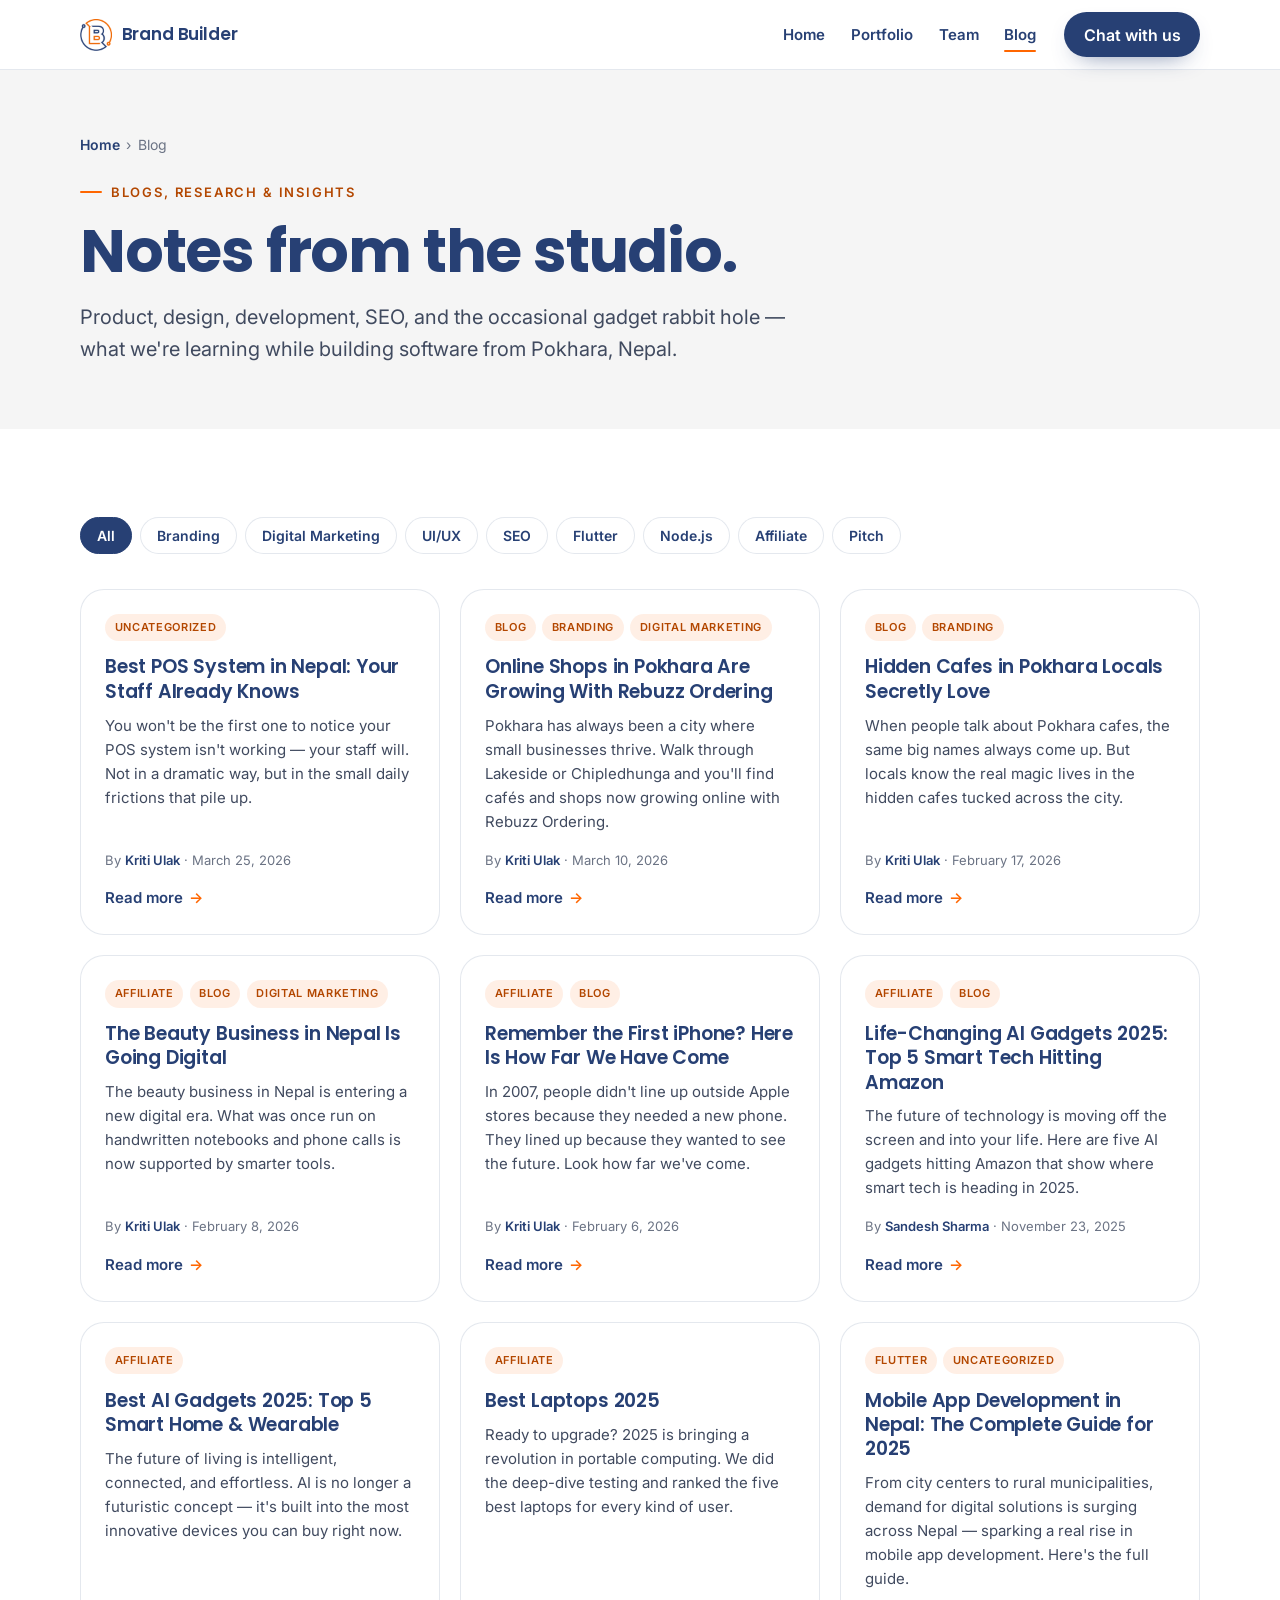
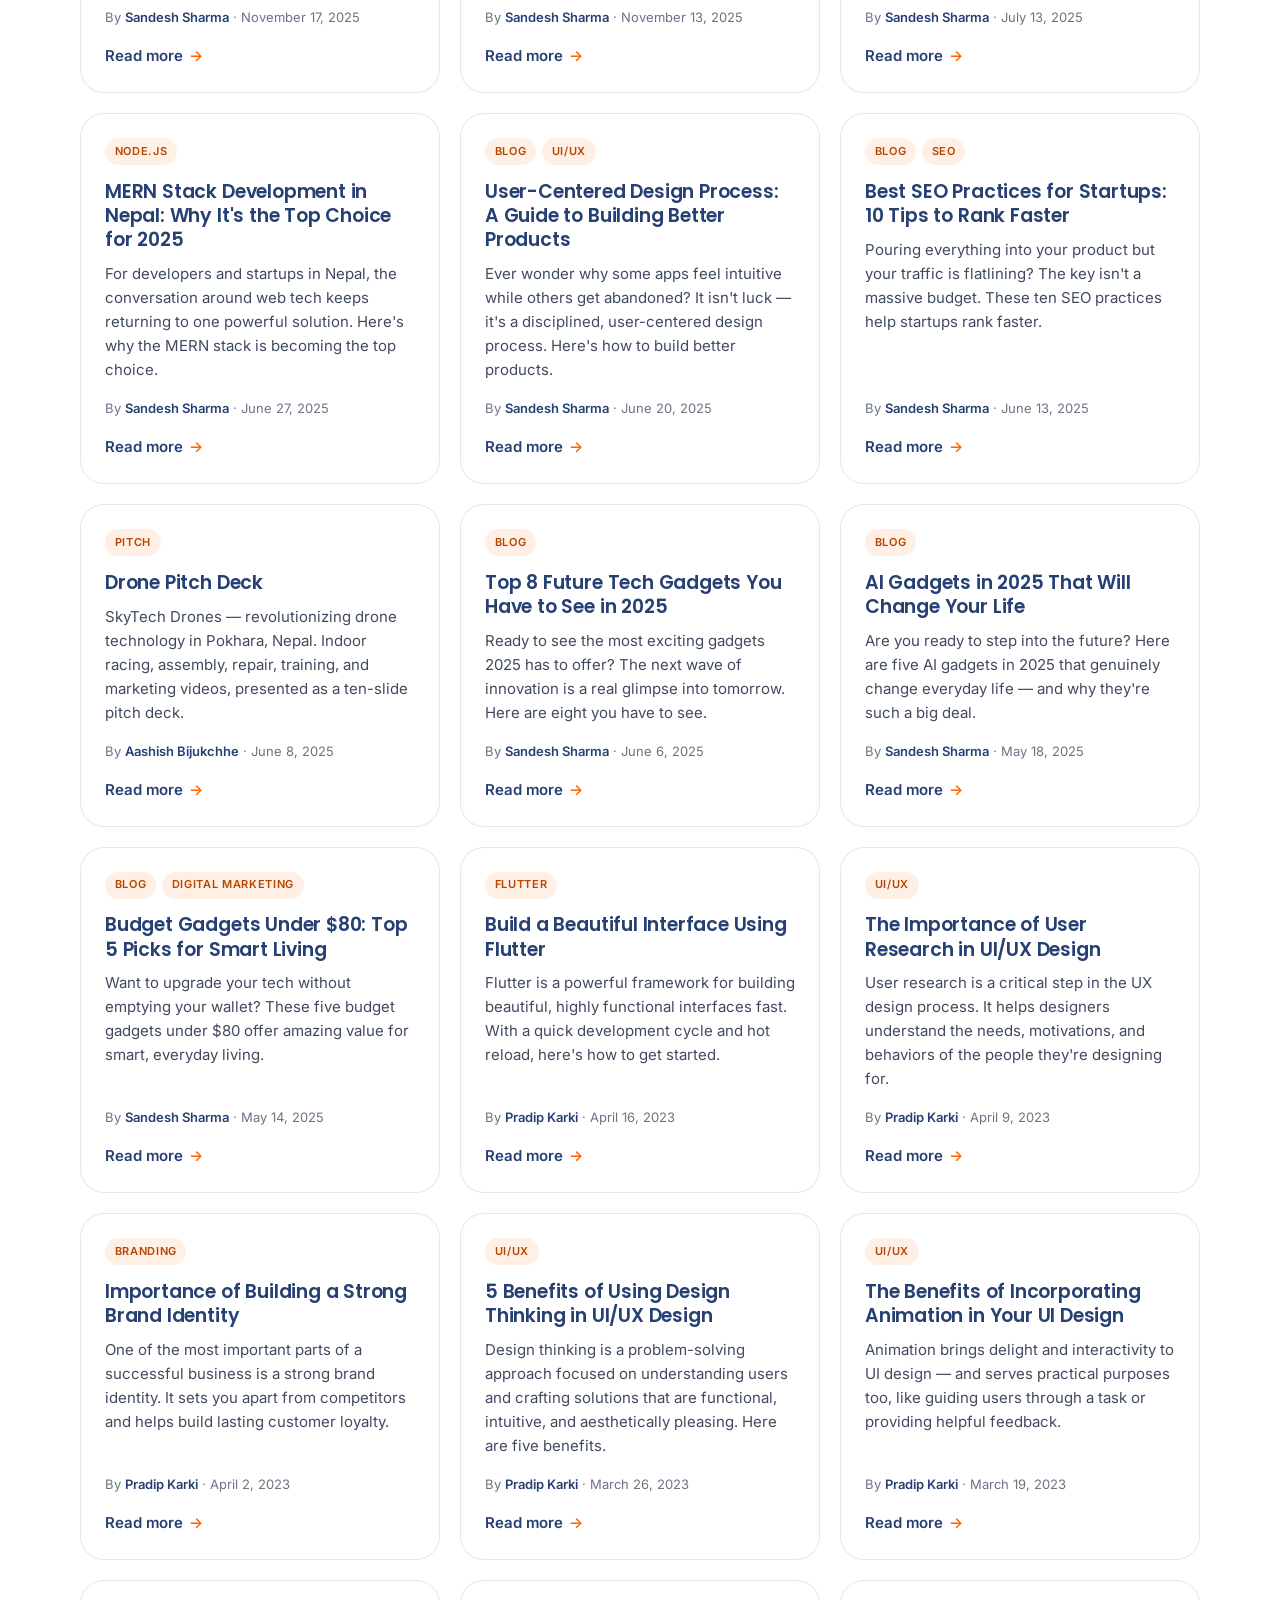
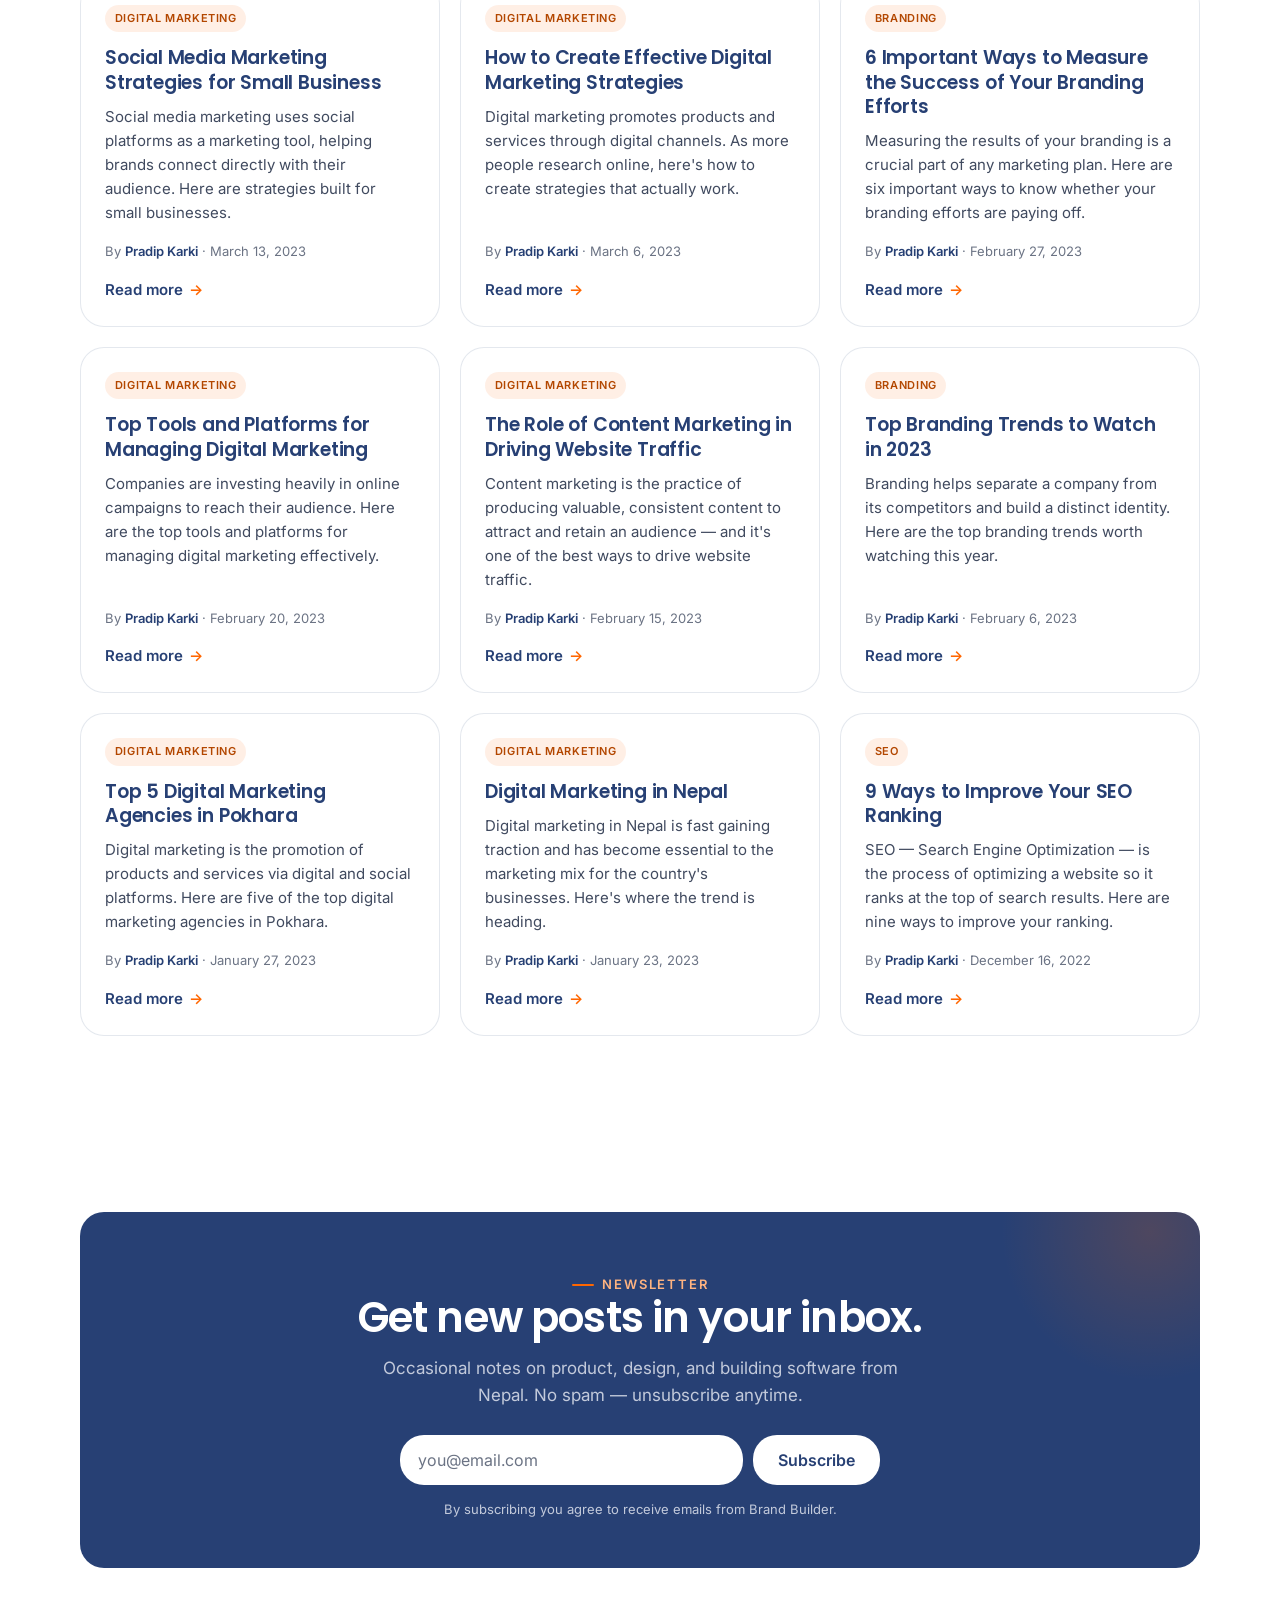
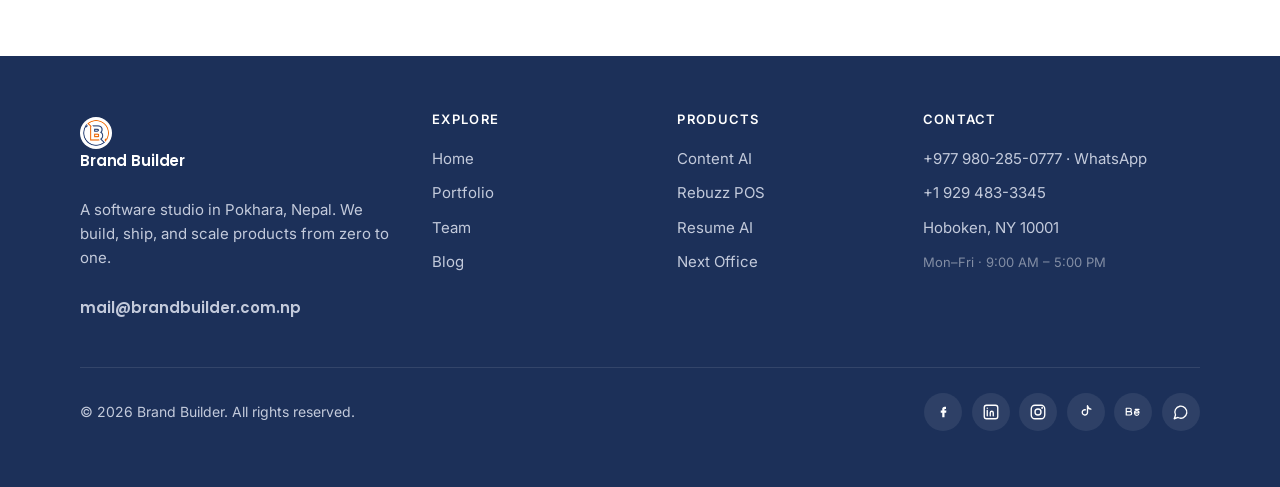
==== blog.html @ b50465cd "Add files via upload" ====
<!DOCTYPE html>
<html lang="en">
<head>
<meta charset="UTF-8" />
<meta name="viewport" content="width=device-width, initial-scale=1.0, viewport-fit=cover" />
<title>Blog — Brand Builder</title>
<meta name="description" content="Blogs, research, and insights from Brand Builder — notes on product, design, development, SEO, and building software from Pokhara, Nepal." />
<meta name="theme-color" content="#FF6600" />
<link rel="icon" type="image/png" href="[data-uri]" />
<link rel="preconnect" href="https://fonts.googleapis.com" />
<link rel="preconnect" href="https://fonts.gstatic.com" crossorigin />
<link href="https://fonts.googleapis.com/css2?family=Poppins:wght@500;600;700&family=Inter:wght@400;500;600&display=swap" rel="stylesheet" />
<style>
/* ============================================================
   Brand Builder — shared design system
   Wise-inspired layout · navy/orange palette · Poppins + Inter
   ============================================================ */

:root{
  /* Brief palette */
  --navy:#274074;            /* Primary  → ink / dark bands / actions */
  --navy-deep:#1c3059;       /* derived shade for footer depth        */
  --orange:#FF6600;          /* Secondary → accent fills & shapes      */
  --orange-deep:#b34700;     /* derived: accent text on light          */
  --orange-light:#ffb380;    /* derived: accent text/eyebrow on dark   */
  --orange-pale:rgba(255,102,0,.10);
  --bg:#ffffff;              /* BG                                     */
  --surface:#f5f5f5;         /* Stroke value reused as soft band fill  */
  --stroke:rgba(39,64,116,.12);  /* hairline border (navy tint)        */
  /* derived neutrals (navy-leaning) */
  --ink:#274074; --body:#404a5f; --mute:#6b7384;
  --on-dark:#ffffff; --on-dark-mute:#c3cadb;

  --r-sm:8px; --r-md:12px; --r-lg:16px; --r-xl:24px; --r-pill:9999px;
  --container:1200px;
  --shadow-card:0 1px 2px rgba(39,64,116,.04), 0 12px 30px -18px rgba(39,64,116,.22);
  --shadow-float:0 24px 60px -28px rgba(39,64,116,.45);
}

*,*::before,*::after{box-sizing:border-box;}
html{-webkit-text-size-adjust:100%;scroll-behavior:smooth;}
@media (prefers-reduced-motion:reduce){html{scroll-behavior:auto;}}
body{
  margin:0;background:var(--bg);color:var(--body);
  font-family:Inter,system-ui,-apple-system,sans-serif;
  font-size:1.0625rem;line-height:1.6;font-feature-settings:"calt";
  -webkit-font-smoothing:antialiased;text-rendering:optimizeLegibility;
}
img{max-width:100%;display:block;}
a{color:inherit;text-decoration:none;}

/* Type */
h1,h2,h3,h4{font-family:Poppins,system-ui,sans-serif;color:var(--ink);margin:0;line-height:1.08;letter-spacing:-.02em;}
h1{font-weight:700;font-size:clamp(2.75rem,1.5rem + 3.4vw,3.75rem);}      /* 44–60 */
h2{font-weight:600;font-size:clamp(1.875rem,1.4rem + 1.9vw,2.625rem);}    /* 30–42 */
h3{font-weight:600;font-size:clamp(1.5rem,1.32rem + .72vw,1.875rem);line-height:1.18;letter-spacing:-.01em;} /* 24–30 */
p{margin:0;}
.lead{font-size:clamp(1.0625rem,1rem + .35vw,1.25rem);color:var(--body);line-height:1.6;}

.eyebrow{
  font-family:Inter,sans-serif;font-weight:600;font-size:.8125rem;
  letter-spacing:.14em;text-transform:uppercase;color:var(--orange-deep);
  display:inline-flex;align-items:center;gap:.55rem;margin:0 0 1rem;
}
.eyebrow::before{content:"";width:22px;height:2px;background:var(--orange);border-radius:2px;}
.on-dark .eyebrow,.eyebrow.on-dark{color:var(--orange-light);}
.on-dark .eyebrow::before,.eyebrow.on-dark::before{background:var(--orange);}

/* Layout */
.container{max-width:var(--container);margin-inline:auto;padding-inline:clamp(1.25rem,4vw,2.5rem);}
.section{padding-block:clamp(3.25rem,7vw,5.5rem);}
.band--soft{background:var(--surface);}
.band--dark{background:var(--navy);color:var(--on-dark);}
.band--dark h1,.band--dark h2,.band--dark h3{color:var(--on-dark);}
.head-block{max-width:42rem;margin-bottom:clamp(2rem,4vw,3rem);}
.head-block .lead{margin-top:1rem;}

/* Buttons (24px pill) */
.btn{
  display:inline-flex;align-items:center;justify-content:center;gap:.5rem;
  font-family:Inter,sans-serif;font-weight:600;font-size:1rem;line-height:1.5;
  padding:.75rem 1.5rem;border-radius:var(--r-xl);border:1.5px solid transparent;
  cursor:pointer;transition:transform .18s ease, background .18s ease, color .18s ease, box-shadow .18s ease, border-color .18s ease;
  min-height:48px;white-space:nowrap;
}
.btn:hover{transform:translateY(-2px);}
.btn:active{transform:translateY(0);}
.btn--primary{background:var(--navy);color:#fff;box-shadow:0 10px 24px -14px rgba(39,64,116,.8);}
.btn--primary:hover{background:#1f3461;box-shadow:0 16px 30px -16px rgba(39,64,116,.9);}
.btn--ghost{background:transparent;color:var(--navy);border-color:var(--stroke);}
.btn--ghost:hover{border-color:var(--navy);background:#fff;}
.btn--light{background:#fff;color:var(--navy);}
.btn--light:hover{background:var(--surface);}
.btn .arr{transition:transform .18s ease;}
.btn:hover .arr{transform:translateX(3px);}

/* Nav */
.nav{position:sticky;top:0;z-index:50;background:rgba(255,255,255,.88);backdrop-filter:saturate(150%) blur(12px);border-bottom:1px solid var(--stroke);}
.nav__inner{display:flex;align-items:center;gap:1.5rem;padding-block:.75rem;position:relative;}
.brand{display:inline-flex;align-items:center;gap:.6rem;font-family:Poppins,sans-serif;font-weight:600;font-size:1.0625rem;color:var(--navy);letter-spacing:-.01em;}
.brand svg{flex:0 0 auto;}
.brand__logo{width:32px;height:32px;object-fit:contain;display:block;flex:0 0 auto;}
.brand__logo--footer{background:#fff;border-radius:50%;padding:3px;}
.nav__links{display:flex;gap:1.6rem;margin-left:auto;}
.nav__links a{font-weight:600;font-size:.9375rem;color:var(--navy);position:relative;padding-block:.35rem;}
.nav__links a::after{content:"";position:absolute;left:0;right:100%;bottom:0;height:2px;background:var(--orange);border-radius:2px;transition:right .2s ease;}
.nav__links a:hover::after,.nav__links a[aria-current="page"]::after{right:0;}
.nav__cta{margin-left:.25rem;}
.nav__cta .btn{padding:.6rem 1.15rem;min-height:42px;}
.nav__toggle{display:none;background:none;border:1px solid var(--stroke);border-radius:10px;padding:.45rem;color:var(--navy);cursor:pointer;margin-left:auto;}
.nav__panel{display:none;flex-direction:column;gap:.2rem;padding:.75rem 1rem 1rem;border-top:1px solid var(--stroke);background:#fff;}
.nav__panel a{padding:.7rem .65rem;border-radius:10px;font-weight:600;color:var(--navy);}
.nav__panel a:hover,.nav__panel a[aria-current="page"]{background:var(--surface);}
.nav__panel .btn{margin-top:.5rem;}
.nav.open .nav__panel{display:flex;}

/* Page header (sub-pages) */
.page-header{background:var(--surface);padding-block:clamp(2.5rem,5vw,4.25rem);}
.breadcrumb{font-size:.875rem;color:var(--mute);margin-bottom:1.1rem;}
.breadcrumb a{color:var(--navy);font-weight:600;}
.breadcrumb a:hover{color:var(--orange-deep);}
.breadcrumb span{margin-inline:.4rem;color:var(--mute);}
.page-header h1{max-width:20ch;}
.page-header .lead{margin-top:1.1rem;max-width:46rem;}

/* ===== HOME: hero ===== */
.hero{position:relative;overflow:hidden;}
.hero::before{content:"";position:absolute;width:560px;height:560px;right:-160px;top:-160px;
  background:radial-gradient(circle,rgba(255,102,0,.14),transparent 62%);pointer-events:none;}
.hero__grid{display:grid;grid-template-columns:1.05fr .95fr;gap:clamp(2rem,4vw,4rem);align-items:center;position:relative;}
.hero__copy{max-width:34rem;}
.hero h1 .mark{white-space:nowrap;color:var(--navy);padding:0 .05em;border-radius:5px;
  background:linear-gradient(to top, rgba(255,102,0,.30) 0, rgba(255,102,0,.30) 36%, transparent 36%);}
.hero h1 .arr-big{color:var(--orange-deep);font-weight:700;padding-inline:.1em;}
.hero .lead{margin-top:1.4rem;}
.hero__cta{display:flex;flex-wrap:wrap;gap:.85rem;margin-top:2rem;}
.hero__trust{margin-top:2.1rem;display:flex;align-items:center;gap:.75rem;color:var(--mute);font-size:.875rem;}
.hero__trust .dot{width:7px;height:7px;border-radius:50%;background:var(--orange);box-shadow:0 0 0 4px var(--orange-pale);}

/* Signature converter card */
.conv{background:#fff;border:1px solid var(--stroke);border-radius:var(--r-xl);padding:1.6rem;box-shadow:var(--shadow-float);position:relative;}
.conv__head{display:flex;align-items:center;justify-content:space-between;margin-bottom:1.15rem;}
.conv__title{font-family:Poppins,sans-serif;font-weight:600;font-size:1.0625rem;color:var(--navy);}
.conv__live{display:inline-flex;align-items:center;gap:.4rem;font-size:.75rem;font-weight:600;color:var(--orange-deep);text-transform:uppercase;letter-spacing:.08em;}
.conv__live .pulse{width:8px;height:8px;border-radius:50%;background:var(--orange);position:relative;}
.conv__live .pulse::after{content:"";position:absolute;inset:0;border-radius:50%;background:var(--orange);animation:pulse 1.8s ease-out infinite;}
@keyframes pulse{0%{transform:scale(1);opacity:.6;}100%{transform:scale(3.2);opacity:0;}}
.conv__row{background:var(--surface);border-radius:var(--r-lg);padding:1rem 1.1rem;}
.conv__label{font-size:.75rem;font-weight:600;letter-spacing:.06em;text-transform:uppercase;color:var(--mute);margin-bottom:.55rem;}
.conv__value{font-family:Poppins,sans-serif;font-weight:600;font-size:1.5rem;color:var(--navy);line-height:1.15;letter-spacing:-.01em;}
.conv__chips{display:flex;flex-wrap:wrap;gap:.5rem;margin-top:.85rem;}
.chip{font-family:Inter,sans-serif;font-weight:600;font-size:.8125rem;color:var(--navy);background:#fff;border:1px solid var(--stroke);border-radius:var(--r-pill);padding:.45rem .85rem;cursor:pointer;transition:all .16s ease;}
.chip:hover{border-color:var(--navy);}
.chip[aria-pressed="true"]{background:var(--navy);color:#fff;border-color:var(--navy);}
.conv__swap{display:flex;justify-content:center;margin:-.55rem 0;position:relative;z-index:2;}
.conv__swap button{width:44px;height:44px;border-radius:50%;background:var(--orange);border:3px solid #fff;color:#fff;display:grid;place-items:center;cursor:pointer;box-shadow:0 8px 18px -8px rgba(255,102,0,.7);transition:transform .25s ease;}
.conv__swap button:hover{transform:rotate(180deg);}
.conv__out{margin-top:.6rem;}
.badge{display:inline-flex;align-items:center;gap:.4rem;margin-top:.7rem;background:var(--orange-pale);color:var(--orange-deep);font-weight:600;font-size:.8125rem;padding:.3rem .75rem;border-radius:var(--r-pill);}
.conv__steps{margin-top:1rem;padding-top:1rem;border-top:1px dashed var(--stroke);color:var(--mute);font-size:.875rem;}
.conv__steps b{color:var(--navy);font-weight:600;}
.conv .btn{width:100%;margin-top:1.15rem;}
.conv__note{text-align:center;margin-top:.7rem;font-size:.8125rem;color:var(--mute);}

/* Generic cards / grids */
.grid{display:grid;gap:1.25rem;}
.grid--4{grid-template-columns:repeat(4,1fr);}
.grid--3{grid-template-columns:repeat(3,1fr);}
.card{background:#fff;border:1px solid var(--stroke);border-radius:var(--r-xl);padding:1.6rem;transition:transform .2s ease, box-shadow .2s ease;}
.card--soft{background:var(--surface);border-color:transparent;}
.card:hover{transform:translateY(-4px);box-shadow:var(--shadow-card);}
.card__icon{width:46px;height:46px;border-radius:var(--r-md);display:grid;place-items:center;background:var(--orange-pale);color:var(--orange-deep);margin-bottom:1.1rem;}
.card h3{margin-bottom:.55rem;}
.card p{font-size:.9688rem;color:var(--body);}

/* Product cards */
.prod{display:flex;flex-direction:column;}
.prod__top{display:flex;align-items:center;gap:.85rem;margin-bottom:.95rem;}
.prod__logo{width:44px;height:44px;border-radius:var(--r-md);display:grid;place-items:center;flex:0 0 auto;background:var(--navy);color:#fff;font-family:Poppins,sans-serif;font-weight:700;font-size:1.1rem;}
.prod h3{font-size:1.25rem;margin:0;}
.prod p{font-size:.9688rem;flex:1;}
.prod__link{display:inline-flex;align-items:center;gap:.4rem;margin-top:1.1rem;font-weight:600;font-size:.9375rem;color:var(--navy);width:max-content;}
.prod__link .arr{color:var(--orange);transition:transform .18s ease;}
.prod:hover .prod__link .arr{transform:translateX(4px);}
.card--dark{background:var(--navy);border-color:transparent;color:var(--on-dark);}
.card--dark .prod__logo{background:rgba(255,255,255,.12);color:var(--orange-light);}
.card--dark h3{color:var(--orange);font-weight:700;}
.card--dark p{color:var(--on-dark-mute);}
.card--dark .prod__link{color:#fff;}
.card--dark:hover{box-shadow:var(--shadow-float);}

/* Stats band — metric cards */
.stats{display:grid;grid-template-columns:repeat(4,1fr);gap:1rem;margin-top:2.8rem;}
.stat{background:rgba(255,255,255,.045);border:1px solid rgba(255,255,255,.12);border-radius:var(--r-xl);padding:1.75rem 1.6rem;transition:transform .2s ease, border-color .2s ease, background .2s ease;}
.stat:hover{transform:translateY(-5px);border-color:rgba(255,179,128,.5);background:rgba(255,255,255,.07);}
.stat__num{font-family:Poppins,sans-serif;font-weight:700;font-size:clamp(2.75rem,2rem + 2.2vw,3.75rem);color:var(--orange);line-height:1;letter-spacing:-.02em;}
.stat__label{margin-top:.7rem;color:var(--on-dark-mute);font-size:1rem;line-height:1.4;}
.trust{margin-top:3.4rem;padding-top:2.2rem;border-top:1px solid rgba(255,255,255,.12);}
.trust__label{font-size:.8125rem;font-weight:600;letter-spacing:.12em;text-transform:uppercase;color:var(--on-dark-mute);margin-bottom:1.3rem;}
.logos{display:grid;grid-template-columns:repeat(6,1fr);gap:1rem;align-items:stretch;}
.logo{background:#fff;border-radius:var(--r-md);padding:1rem 1.1rem;min-height:80px;display:flex;align-items:center;justify-content:center;transition:transform .18s ease, box-shadow .18s ease;}
.logo:hover{transform:translateY(-3px);box-shadow:0 16px 32px -18px rgba(0,0,0,.5);}
.logo img{max-height:46px;max-width:100%;width:auto;object-fit:contain;display:block;}
.logo__txt{font-family:Poppins,sans-serif;font-weight:600;font-size:1.0625rem;color:var(--navy);letter-spacing:-.01em;text-align:center;line-height:1.2;}

/* Ethos / quote */
.quote{max-width:54rem;}
.quote__mark{font-family:Poppins,sans-serif;font-weight:700;font-size:4rem;line-height:0;color:var(--orange);display:block;height:2.2rem;}
.quote blockquote{font-family:Poppins,sans-serif;font-weight:600;font-size:clamp(1.75rem,1.3rem+1.7vw,2.5rem);line-height:1.22;letter-spacing:-.02em;color:var(--navy);margin:0;}
.quote cite{display:block;margin-top:1.4rem;font-style:normal;font-weight:600;color:var(--orange-deep);font-size:.9375rem;letter-spacing:.02em;}
.quote cite span{color:var(--mute);font-weight:400;}
.quote__sub{margin-top:2rem;padding-left:1.25rem;border-left:3px solid var(--stroke);color:var(--body);font-style:italic;font-size:1.0625rem;max-width:38rem;}

/* Final CTA */
.cta-card{position:relative;overflow:hidden;background:var(--navy);border-radius:var(--r-xl);padding:clamp(2.5rem,5vw,4rem);text-align:center;}
.cta-card::before{content:"";position:absolute;width:420px;height:420px;left:-120px;bottom:-180px;background:radial-gradient(circle,rgba(255,102,0,.22),transparent 60%);}
.cta-card::after{content:"";position:absolute;width:340px;height:340px;right:-120px;top:-160px;background:radial-gradient(circle,rgba(255,102,0,.14),transparent 62%);}
.cta-card>*{position:relative;}
.cta-card h2{color:#fff;}
.cta-card .lead{color:var(--on-dark-mute);margin:1.1rem auto 0;max-width:34rem;}
.cta-card .btn{margin-top:1.9rem;}

/* ===== BLOG ===== */
.filter{display:flex;flex-wrap:wrap;gap:.5rem;margin-bottom:2.2rem;}
.filter button{font-family:Inter,sans-serif;font-weight:600;font-size:.875rem;color:var(--navy);background:#fff;border:1px solid var(--stroke);border-radius:var(--r-pill);padding:.55rem 1rem;cursor:pointer;transition:all .16s ease;}
.filter button:hover{border-color:var(--navy);}
.filter button[aria-pressed="true"]{background:var(--navy);color:#fff;border-color:var(--navy);}
.posts{display:grid;grid-template-columns:repeat(3,1fr);gap:1.25rem;}
.post{display:flex;flex-direction:column;background:#fff;border:1px solid var(--stroke);border-radius:var(--r-xl);padding:1.5rem;transition:transform .2s ease, box-shadow .2s ease;}
.post:hover{transform:translateY(-4px);box-shadow:var(--shadow-card);}
.post__tags{display:flex;flex-wrap:wrap;gap:.4rem;margin-bottom:.9rem;}
.post__tag{font-family:Inter,sans-serif;font-weight:600;font-size:.6875rem;letter-spacing:.06em;text-transform:uppercase;color:var(--orange-deep);background:var(--orange-pale);padding:.3rem .6rem;border-radius:var(--r-pill);}
.post h3{font-size:1.1875rem;line-height:1.28;margin-bottom:.6rem;}
.post h3 a:hover{color:var(--orange-deep);}
.post__excerpt{font-size:.9375rem;color:var(--body);flex:1;}
.post__meta{font-size:.8125rem;color:var(--mute);margin-top:1rem;}
.post__meta b{color:var(--navy);font-weight:600;}
.post__more{margin-top:1rem;font-weight:600;font-size:.9375rem;color:var(--navy);display:inline-flex;gap:.4rem;align-items:center;width:max-content;}
.post__more .arr{color:var(--orange);transition:transform .18s ease;}
.post:hover .post__more .arr{transform:translateX(4px);}
.post.hide{display:none;}
.posts-empty{display:none;color:var(--mute);padding:2rem 0;}

/* Subscribe */
.subscribe{position:relative;overflow:hidden;background:var(--navy);border-radius:var(--r-xl);padding:clamp(2rem,4vw,3rem);text-align:center;color:#fff;}
.subscribe::before{content:"";position:absolute;width:340px;height:340px;right:-120px;top:-150px;background:radial-gradient(circle,rgba(255,102,0,.18),transparent 62%);}
.subscribe>*{position:relative;}
.subscribe h2{color:#fff;}
.subscribe p{color:var(--on-dark-mute);margin:.9rem auto 0;max-width:34rem;}
.sub-form{display:flex;gap:.6rem;flex-wrap:wrap;justify-content:center;margin:1.6rem auto 0;max-width:30rem;}
.sub-form input{flex:1 1 12rem;min-width:0;background:#fff;border:0;border-radius:var(--r-xl);padding:.8rem 1.15rem;font:400 1rem Inter,sans-serif;color:var(--navy);}
.sub-form input::placeholder{color:var(--mute);}
.sub-form .btn{flex:0 0 auto;}
.sub-note{margin-top:.9rem;font-size:.8125rem;color:var(--on-dark-mute);}
.sub-thanks{font-family:Poppins,sans-serif;font-weight:600;font-size:1.25rem;color:#fff;}

/* ===== TEAM ===== */
.team-group{margin-top:clamp(2.5rem,5vw,3.75rem);}
.team-group:first-of-type{margin-top:0;}
.team-group__title{display:flex;align-items:baseline;gap:.75rem;margin-bottom:1.5rem;flex-wrap:wrap;}
.team-group__title h2{font-size:clamp(1.5rem,1.25rem+1vw,1.875rem);}
.team-group__title .count{font-family:Inter,sans-serif;font-weight:600;font-size:.8125rem;color:var(--orange-deep);background:var(--orange-pale);padding:.25rem .6rem;border-radius:var(--r-pill);}
.team-grid{display:grid;grid-template-columns:repeat(4,1fr);gap:1rem;}
.member{background:#fff;border:1px solid var(--stroke);border-radius:var(--r-lg);padding:1.2rem;display:flex;align-items:center;gap:.9rem;transition:transform .18s ease, box-shadow .18s ease;}
.member:hover{transform:translateY(-3px);box-shadow:var(--shadow-card);}
.avatar{width:48px;height:48px;border-radius:50%;flex:0 0 auto;display:grid;place-items:center;font-family:Poppins,sans-serif;font-weight:700;font-size:1rem;color:#fff;background:var(--navy);}
.member__name{font-family:Poppins,sans-serif;font-weight:600;font-size:1rem;line-height:1.2;color:var(--navy);}
.member__role{font-size:.8125rem;color:var(--mute);margin-top:.18rem;}
.team-group--exec .avatar{box-shadow:0 0 0 3px var(--orange-pale);}
.team-group--board .avatar{background:var(--orange);}
.team-group--board .member{background:var(--surface);border-color:transparent;}
.team-group--board .member__role{color:var(--body);}

/* ===== PORTFOLIO ===== */
.work-grid{display:grid;grid-template-columns:repeat(3,1fr);gap:1.25rem;}
.project{background:#fff;border:1px solid var(--stroke);border-radius:var(--r-xl);overflow:hidden;display:flex;flex-direction:column;transition:transform .2s ease, box-shadow .2s ease;}
.project:hover{transform:translateY(-4px);box-shadow:var(--shadow-card);}
.shot{aspect-ratio:4/3;position:relative;display:grid;place-items:center;background:linear-gradient(135deg,#274074,#1c3059);}
.shot--light{background:linear-gradient(135deg,#eef1f8,#f6f7fb);}
.shot--orange{background:linear-gradient(135deg,#274074 0%,#3a2140 60%,#7a3410 100%);}
.shot__bar{position:absolute;top:0;left:0;right:0;height:34px;display:flex;align-items:center;gap:6px;padding-left:14px;background:rgba(255,255,255,.07);}
.shot--light .shot__bar{background:rgba(39,64,116,.05);}
.shot__bar i{width:9px;height:9px;border-radius:50%;background:rgba(255,255,255,.4);}
.shot--light .shot__bar i{background:rgba(39,64,116,.22);}
.shot__bar i:first-child{background:var(--orange);}
.shot__label{font-family:Poppins,sans-serif;font-weight:700;font-size:1.3rem;color:#fff;padding:1.6rem 1.4rem;text-align:center;letter-spacing:-.01em;}
.shot--light .shot__label{color:var(--navy);}
.project__body{padding:1.3rem;display:flex;flex-direction:column;flex:1;}
.project__badge{font-family:Inter,sans-serif;font-weight:600;font-size:.6875rem;letter-spacing:.06em;text-transform:uppercase;color:var(--orange-deep);margin-bottom:.5rem;}
.project h3{font-size:1.125rem;margin-bottom:.45rem;}
.project p{font-size:.9063rem;color:var(--body);flex:1;}

/* Contact card */
.contact{background:var(--surface);border-radius:var(--r-xl);padding:clamp(2rem,4vw,3rem);}
.contact__grid{display:grid;grid-template-columns:1.15fr 1fr;gap:clamp(1.5rem,3vw,3rem);align-items:center;}
.contact__list{list-style:none;margin:1.3rem 0 0;padding:0;display:grid;gap:.85rem;}
.contact__list li{display:flex;gap:.75rem;align-items:flex-start;font-size:1rem;color:var(--body);}
.contact__list .ic{width:38px;height:38px;border-radius:var(--r-md);flex:0 0 auto;display:grid;place-items:center;background:var(--orange-pale);color:var(--orange-deep);}
.contact__list a{color:var(--navy);font-weight:600;}
.contact__list a:hover{color:var(--orange-deep);}
.contact__list small{display:block;color:var(--mute);font-size:.8125rem;font-weight:400;}
.contact__cta{display:flex;flex-direction:column;gap:.75rem;}

/* Footer */
.footer{background:var(--navy-deep);color:var(--on-dark-mute);padding-block:clamp(2.75rem,5vw,3.5rem);}
.footer__top{display:grid;grid-template-columns:1.5fr 1fr 1fr 1.3fr;gap:2rem;}
.footer .brand{color:#fff;margin-bottom:.9rem;}
.footer__brand p{font-size:.9375rem;max-width:24rem;color:var(--on-dark-mute);}
.footer__mail{display:inline-block;margin-top:1rem;font-family:Poppins,sans-serif;font-weight:600;font-size:1.0625rem;color:#fff;}
.footer__mail:hover{color:var(--orange-light);}
.footer__col h4{font-family:Inter,sans-serif;font-size:.8125rem;font-weight:600;letter-spacing:.1em;text-transform:uppercase;color:#fff;margin:0 0 1rem;}
.footer__col a,.footer__col p{display:block;padding-block:.32rem;font-size:.9375rem;color:var(--on-dark-mute);}
.footer__col a{width:max-content;}
.footer__col a:hover{color:#fff;}
.footer__col small{color:rgba(255,255,255,.45);font-size:.8125rem;}
.footer__bottom{margin-top:2.6rem;padding-top:1.6rem;border-top:1px solid rgba(255,255,255,.1);display:flex;flex-wrap:wrap;gap:1rem;justify-content:space-between;align-items:center;font-size:.875rem;}
.footer__social{display:flex;gap:.6rem;flex-wrap:wrap;}
.footer__social a{width:38px;height:38px;border-radius:50%;display:grid;place-items:center;background:rgba(255,255,255,.08);color:#fff;transition:background .18s ease, transform .18s ease;}
.footer__social a:hover{background:var(--orange);transform:translateY(-2px);}

/* Scroll reveal */
.reveal{opacity:0;transform:translateY(22px);transition:opacity .6s ease, transform .6s ease;}
.reveal.in{opacity:1;transform:none;}
@media (prefers-reduced-motion:reduce){
  .reveal{opacity:1;transform:none;transition:none;}
  .conv__live .pulse::after{animation:none;}
  .btn:hover,.card:hover,.member:hover,.post:hover,.project:hover,.footer__social a:hover{transform:none;}
}
:focus-visible{outline:3px solid var(--orange);outline-offset:2px;border-radius:4px;}
.skip{position:absolute;left:-999px;}
.skip:focus{left:1rem;top:.7rem;background:#fff;color:var(--navy);padding:.55rem 1rem;border-radius:8px;font-weight:600;z-index:100;box-shadow:var(--shadow-card);}

/* Responsive */
@media (max-width:980px){
  .hero__grid{grid-template-columns:1fr;}
  .hero__copy{max-width:none;}
  .conv{max-width:30rem;}
  .grid--4,.grid--3,.posts,.work-grid{grid-template-columns:repeat(2,1fr);}
  .team-grid{grid-template-columns:repeat(3,1fr);}
  .stats{grid-template-columns:repeat(2,1fr);gap:1rem;}
  .logos{grid-template-columns:repeat(3,1fr);}
  .contact__grid{grid-template-columns:1fr;}
  .footer__top{grid-template-columns:1fr 1fr;}
  .footer__brand{grid-column:1 / -1;}
}
@media (max-width:760px){
  .nav__links,.nav__cta{display:none;}
  .nav__toggle{display:inline-flex;}
}
@media (max-width:620px){
  .grid--4,.grid--3,.posts,.work-grid{grid-template-columns:1fr;}
  .team-grid{grid-template-columns:1fr 1fr;}
  .stats{grid-template-columns:1fr 1fr;}
  .logos{grid-template-columns:repeat(2,1fr);}
  .footer__top{grid-template-columns:1fr;}
  .hero__cta .btn{flex:1 1 auto;}
}
@media (max-width:440px){
  .team-grid{grid-template-columns:1fr;}
}
</style>
</head>
<body>
<a class="skip" href="#main">Skip to content</a>

<header class="nav" id="nav">
  <div class="container nav__inner">
    <a class="brand" href="index.html" aria-label="Brand Builder home">
      <img class="brand__logo" src="[data-uri]" alt="" aria-hidden="true" />
      Brand Builder
    </a>
    <nav class="nav__links" aria-label="Primary">
      <a href="index.html">Home</a>
      <a href="portfolio.html">Portfolio</a>
      <a href="team.html">Team</a>
      <a href="blog.html" aria-current="page">Blog</a>
    </nav>
    <div class="nav__cta"><a class="btn btn--primary" href="https://wa.me/9779802850777" target="_blank" rel="noopener">Chat with us</a></div>
    <button class="nav__toggle" aria-label="Toggle menu" aria-expanded="false" aria-controls="navPanel">
      <svg width="22" height="22" viewBox="0 0 24 24" fill="none" aria-hidden="true"><path d="M4 7h16M4 12h16M4 17h16" stroke="currentColor" stroke-width="2" stroke-linecap="round"/></svg>
    </button>
  </div>
  <div class="nav__panel" id="navPanel">
    <a href="index.html">Home</a>
    <a href="portfolio.html">Portfolio</a>
    <a href="team.html">Team</a>
    <a href="blog.html" aria-current="page">Blog</a>
    <a class="btn btn--primary" href="https://wa.me/9779802850777" target="_blank" rel="noopener">Chat with us</a>
  </div>
</header>

<main id="main">
<section class="page-header">
  <div class="container">
    <nav class="breadcrumb" aria-label="Breadcrumb"><a href="index.html">Home</a><span>›</span>Blog</nav>
    <p class="eyebrow">Blogs, research &amp; insights</p>
    <h1>Notes from the studio.</h1>
    <p class="lead">Product, design, development, SEO, and the occasional gadget rabbit hole — what we're learning while building software from Pokhara, Nepal.</p>
  </div>
</section>

<section class="section">
  <div class="container">
    <div class="filter" role="group" aria-label="Filter posts by category">
      <button data-cat="all" aria-pressed="true">All</button>
      <button data-cat="branding" aria-pressed="false">Branding</button>
      <button data-cat="digital-marketing" aria-pressed="false">Digital Marketing</button>
      <button data-cat="ui-ux" aria-pressed="false">UI/UX</button>
      <button data-cat="seo" aria-pressed="false">SEO</button>
      <button data-cat="flutter" aria-pressed="false">Flutter</button>
      <button data-cat="node-js" aria-pressed="false">Node.js</button>
      <button data-cat="affiliate" aria-pressed="false">Affiliate</button>
      <button data-cat="pitch" aria-pressed="false">Pitch</button>
    </div>

    <div class="posts">

      <article class="post reveal" data-cats="uncategorized">
        <div class="post__tags"><span class="post__tag">Uncategorized</span></div>
        <h3><a href="https://brandbuilder.com.np/best-pos-system-in-nepal/" target="_blank" rel="noopener">Best POS System in Nepal: Your Staff Already Knows</a></h3>
        <p class="post__excerpt">You won't be the first one to notice your POS system isn't working — your staff will. Not in a dramatic way, but in the small daily frictions that pile up.</p>
        <p class="post__meta">By <b>Kriti Ulak</b> · March 25, 2026</p>
        <a class="post__more" href="https://brandbuilder.com.np/best-pos-system-in-nepal/" target="_blank" rel="noopener">Read more <span class="arr">→</span></a>
      </article>

      <article class="post reveal" data-cats="blog branding digital-marketing">
        <div class="post__tags"><span class="post__tag">Blog</span><span class="post__tag">Branding</span><span class="post__tag">Digital Marketing</span></div>
        <h3><a href="https://brandbuilder.com.np/online-shops-pokhara-rebuzz-ordering/" target="_blank" rel="noopener">Online Shops in Pokhara Are Growing With Rebuzz Ordering</a></h3>
        <p class="post__excerpt">Pokhara has always been a city where small businesses thrive. Walk through Lakeside or Chipledhunga and you'll find cafés and shops now growing online with Rebuzz Ordering.</p>
        <p class="post__meta">By <b>Kriti Ulak</b> · March 10, 2026</p>
        <a class="post__more" href="https://brandbuilder.com.np/online-shops-pokhara-rebuzz-ordering/" target="_blank" rel="noopener">Read more <span class="arr">→</span></a>
      </article>

      <article class="post reveal" data-cats="blog branding">
        <div class="post__tags"><span class="post__tag">Blog</span><span class="post__tag">Branding</span></div>
        <h3><a href="https://brandbuilder.com.np/hidden-cafes-in-pokhara-locals-secretly-love/" target="_blank" rel="noopener">Hidden Cafes in Pokhara Locals Secretly Love</a></h3>
        <p class="post__excerpt">When people talk about Pokhara cafes, the same big names always come up. But locals know the real magic lives in the hidden cafes tucked across the city.</p>
        <p class="post__meta">By <b>Kriti Ulak</b> · February 17, 2026</p>
        <a class="post__more" href="https://brandbuilder.com.np/hidden-cafes-in-pokhara-locals-secretly-love/" target="_blank" rel="noopener">Read more <span class="arr">→</span></a>
      </article>

      <article class="post reveal" data-cats="affiliate blog digital-marketing">
        <div class="post__tags"><span class="post__tag">Affiliate</span><span class="post__tag">Blog</span><span class="post__tag">Digital Marketing</span></div>
        <h3><a href="https://brandbuilder.com.np/beauty-business-in-nepal/" target="_blank" rel="noopener">The Beauty Business in Nepal Is Going Digital</a></h3>
        <p class="post__excerpt">The beauty business in Nepal is entering a new digital era. What was once run on handwritten notebooks and phone calls is now supported by smarter tools.</p>
        <p class="post__meta">By <b>Kriti Ulak</b> · February 8, 2026</p>
        <a class="post__more" href="https://brandbuilder.com.np/beauty-business-in-nepal/" target="_blank" rel="noopener">Read more <span class="arr">→</span></a>
      </article>

      <article class="post reveal" data-cats="affiliate blog">
        <div class="post__tags"><span class="post__tag">Affiliate</span><span class="post__tag">Blog</span></div>
        <h3><a href="https://brandbuilder.com.np/remember-the-first-iphone-here-is-how-far-we-have-come/" target="_blank" rel="noopener">Remember the First iPhone? Here Is How Far We Have Come</a></h3>
        <p class="post__excerpt">In 2007, people didn't line up outside Apple stores because they needed a new phone. They lined up because they wanted to see the future. Look how far we've come.</p>
        <p class="post__meta">By <b>Kriti Ulak</b> · February 6, 2026</p>
        <a class="post__more" href="https://brandbuilder.com.np/remember-the-first-iphone-here-is-how-far-we-have-come/" target="_blank" rel="noopener">Read more <span class="arr">→</span></a>
      </article>

      <article class="post reveal" data-cats="affiliate blog">
        <div class="post__tags"><span class="post__tag">Affiliate</span><span class="post__tag">Blog</span></div>
        <h3><a href="https://brandbuilder.com.np/top-5-life-changing-ai-gadgets-2025-amazon/" target="_blank" rel="noopener">Life-Changing AI Gadgets 2025: Top 5 Smart Tech Hitting Amazon</a></h3>
        <p class="post__excerpt">The future of technology is moving off the screen and into your life. Here are five AI gadgets hitting Amazon that show where smart tech is heading in 2025.</p>
        <p class="post__meta">By <b>Sandesh Sharma</b> · November 23, 2025</p>
        <a class="post__more" href="https://brandbuilder.com.np/top-5-life-changing-ai-gadgets-2025-amazon/" target="_blank" rel="noopener">Read more <span class="arr">→</span></a>
      </article>

      <article class="post reveal" data-cats="affiliate">
        <div class="post__tags"><span class="post__tag">Affiliate</span></div>
        <h3><a href="https://brandbuilder.com.np/best-ai-gadgets/" target="_blank" rel="noopener">Best AI Gadgets 2025: Top 5 Smart Home &amp; Wearable</a></h3>
        <p class="post__excerpt">The future of living is intelligent, connected, and effortless. AI is no longer a futuristic concept — it's built into the most innovative devices you can buy right now.</p>
        <p class="post__meta">By <b>Sandesh Sharma</b> · November 17, 2025</p>
        <a class="post__more" href="https://brandbuilder.com.np/best-ai-gadgets/" target="_blank" rel="noopener">Read more <span class="arr">→</span></a>
      </article>

      <article class="post reveal" data-cats="affiliate">
        <div class="post__tags"><span class="post__tag">Affiliate</span></div>
        <h3><a href="https://brandbuilder.com.np/best-laptops-2025/" target="_blank" rel="noopener">Best Laptops 2025</a></h3>
        <p class="post__excerpt">Ready to upgrade? 2025 is bringing a revolution in portable computing. We did the deep-dive testing and ranked the five best laptops for every kind of user.</p>
        <p class="post__meta">By <b>Sandesh Sharma</b> · November 13, 2025</p>
        <a class="post__more" href="https://brandbuilder.com.np/best-laptops-2025/" target="_blank" rel="noopener">Read more <span class="arr">→</span></a>
      </article>

      <article class="post reveal" data-cats="flutter uncategorized">
        <div class="post__tags"><span class="post__tag">Flutter</span><span class="post__tag">Uncategorized</span></div>
        <h3><a href="https://brandbuilder.com.np/mobile-app-development-in-nepal-the-complete-guide-for-2025/" target="_blank" rel="noopener">Mobile App Development in Nepal: The Complete Guide for 2025</a></h3>
        <p class="post__excerpt">From city centers to rural municipalities, demand for digital solutions is surging across Nepal — sparking a real rise in mobile app development. Here's the full guide.</p>
        <p class="post__meta">By <b>Sandesh Sharma</b> · July 13, 2025</p>
        <a class="post__more" href="https://brandbuilder.com.np/mobile-app-development-in-nepal-the-complete-guide-for-2025/" target="_blank" rel="noopener">Read more <span class="arr">→</span></a>
      </article>

      <article class="post reveal" data-cats="node-js">
        <div class="post__tags"><span class="post__tag">Node.js</span></div>
        <h3><a href="https://brandbuilder.com.np/mern-stack-development-nepal/" target="_blank" rel="noopener">MERN Stack Development in Nepal: Why It's the Top Choice for 2025</a></h3>
        <p class="post__excerpt">For developers and startups in Nepal, the conversation around web tech keeps returning to one powerful solution. Here's why the MERN stack is becoming the top choice.</p>
        <p class="post__meta">By <b>Sandesh Sharma</b> · June 27, 2025</p>
        <a class="post__more" href="https://brandbuilder.com.np/mern-stack-development-nepal/" target="_blank" rel="noopener">Read more <span class="arr">→</span></a>
      </article>

      <article class="post reveal" data-cats="blog ui-ux">
        <div class="post__tags"><span class="post__tag">Blog</span><span class="post__tag">UI/UX</span></div>
        <h3><a href="https://brandbuilder.com.np/user-centered-design-process-guide/" target="_blank" rel="noopener">User-Centered Design Process: A Guide to Building Better Products</a></h3>
        <p class="post__excerpt">Ever wonder why some apps feel intuitive while others get abandoned? It isn't luck — it's a disciplined, user-centered design process. Here's how to build better products.</p>
        <p class="post__meta">By <b>Sandesh Sharma</b> · June 20, 2025</p>
        <a class="post__more" href="https://brandbuilder.com.np/user-centered-design-process-guide/" target="_blank" rel="noopener">Read more <span class="arr">→</span></a>
      </article>

      <article class="post reveal" data-cats="blog seo">
        <div class="post__tags"><span class="post__tag">Blog</span><span class="post__tag">SEO</span></div>
        <h3><a href="https://brandbuilder.com.np/best-seo-practices-for-startups/" target="_blank" rel="noopener">Best SEO Practices for Startups: 10 Tips to Rank Faster</a></h3>
        <p class="post__excerpt">Pouring everything into your product but your traffic is flatlining? The key isn't a massive budget. These ten SEO practices help startups rank faster.</p>
        <p class="post__meta">By <b>Sandesh Sharma</b> · June 13, 2025</p>
        <a class="post__more" href="https://brandbuilder.com.np/best-seo-practices-for-startups/" target="_blank" rel="noopener">Read more <span class="arr">→</span></a>
      </article>

      <article class="post reveal" data-cats="pitch">
        <div class="post__tags"><span class="post__tag">Pitch</span></div>
        <h3><a href="https://brandbuilder.com.np/drone-pitch-deck/" target="_blank" rel="noopener">Drone Pitch Deck</a></h3>
        <p class="post__excerpt">SkyTech Drones — revolutionizing drone technology in Pokhara, Nepal. Indoor racing, assembly, repair, training, and marketing videos, presented as a ten-slide pitch deck.</p>
        <p class="post__meta">By <b>Aashish Bijukchhe</b> · June 8, 2025</p>
        <a class="post__more" href="https://brandbuilder.com.np/drone-pitch-deck/" target="_blank" rel="noopener">Read more <span class="arr">→</span></a>
      </article>

      <article class="post reveal" data-cats="blog">
        <div class="post__tags"><span class="post__tag">Blog</span></div>
        <h3><a href="https://brandbuilder.com.np/future-tech-gadgets-2025/" target="_blank" rel="noopener">Top 8 Future Tech Gadgets You Have to See in 2025</a></h3>
        <p class="post__excerpt">Ready to see the most exciting gadgets 2025 has to offer? The next wave of innovation is a real glimpse into tomorrow. Here are eight you have to see.</p>
        <p class="post__meta">By <b>Sandesh Sharma</b> · June 6, 2025</p>
        <a class="post__more" href="https://brandbuilder.com.np/future-tech-gadgets-2025/" target="_blank" rel="noopener">Read more <span class="arr">→</span></a>
      </article>

      <article class="post reveal" data-cats="blog">
        <div class="post__tags"><span class="post__tag">Blog</span></div>
        <h3><a href="https://brandbuilder.com.np/top-5-ai-gadgets-that-will-change-your-life-in-2025/" target="_blank" rel="noopener">AI Gadgets in 2025 That Will Change Your Life</a></h3>
        <p class="post__excerpt">Are you ready to step into the future? Here are five AI gadgets in 2025 that genuinely change everyday life — and why they're such a big deal.</p>
        <p class="post__meta">By <b>Sandesh Sharma</b> · May 18, 2025</p>
        <a class="post__more" href="https://brandbuilder.com.np/top-5-ai-gadgets-that-will-change-your-life-in-2025/" target="_blank" rel="noopener">Read more <span class="arr">→</span></a>
      </article>

      <article class="post reveal" data-cats="blog digital-marketing">
        <div class="post__tags"><span class="post__tag">Blog</span><span class="post__tag">Digital Marketing</span></div>
        <h3><a href="https://brandbuilder.com.np/top-5-gadgets-under-80/" target="_blank" rel="noopener">Budget Gadgets Under $80: Top 5 Picks for Smart Living</a></h3>
        <p class="post__excerpt">Want to upgrade your tech without emptying your wallet? These five budget gadgets under $80 offer amazing value for smart, everyday living.</p>
        <p class="post__meta">By <b>Sandesh Sharma</b> · May 14, 2025</p>
        <a class="post__more" href="https://brandbuilder.com.np/top-5-gadgets-under-80/" target="_blank" rel="noopener">Read more <span class="arr">→</span></a>
      </article>

      <article class="post reveal" data-cats="flutter">
        <div class="post__tags"><span class="post__tag">Flutter</span></div>
        <h3><a href="https://brandbuilder.com.np/build-a-beautiful-interface-using-flutter/" target="_blank" rel="noopener">Build a Beautiful Interface Using Flutter</a></h3>
        <p class="post__excerpt">Flutter is a powerful framework for building beautiful, highly functional interfaces fast. With a quick development cycle and hot reload, here's how to get started.</p>
        <p class="post__meta">By <b>Pradip Karki</b> · April 16, 2023</p>
        <a class="post__more" href="https://brandbuilder.com.np/build-a-beautiful-interface-using-flutter/" target="_blank" rel="noopener">Read more <span class="arr">→</span></a>
      </article>

      <article class="post reveal" data-cats="ui-ux">
        <div class="post__tags"><span class="post__tag">UI/UX</span></div>
        <h3><a href="https://brandbuilder.com.np/the-importance-of-user-research-in-ui-ux-design/" target="_blank" rel="noopener">The Importance of User Research in UI/UX Design</a></h3>
        <p class="post__excerpt">User research is a critical step in the UX design process. It helps designers understand the needs, motivations, and behaviors of the people they're designing for.</p>
        <p class="post__meta">By <b>Pradip Karki</b> · April 9, 2023</p>
        <a class="post__more" href="https://brandbuilder.com.np/the-importance-of-user-research-in-ui-ux-design/" target="_blank" rel="noopener">Read more <span class="arr">→</span></a>
      </article>

      <article class="post reveal" data-cats="branding">
        <div class="post__tags"><span class="post__tag">Branding</span></div>
        <h3><a href="https://brandbuilder.com.np/importance-of-building-a-strong-brand-identity/" target="_blank" rel="noopener">Importance of Building a Strong Brand Identity</a></h3>
        <p class="post__excerpt">One of the most important parts of a successful business is a strong brand identity. It sets you apart from competitors and helps build lasting customer loyalty.</p>
        <p class="post__meta">By <b>Pradip Karki</b> · April 2, 2023</p>
        <a class="post__more" href="https://brandbuilder.com.np/importance-of-building-a-strong-brand-identity/" target="_blank" rel="noopener">Read more <span class="arr">→</span></a>
      </article>

      <article class="post reveal" data-cats="ui-ux">
        <div class="post__tags"><span class="post__tag">UI/UX</span></div>
        <h3><a href="https://brandbuilder.com.np/5-benefits-of-using-design-thinking-in-ui-ux-design/" target="_blank" rel="noopener">5 Benefits of Using Design Thinking in UI/UX Design</a></h3>
        <p class="post__excerpt">Design thinking is a problem-solving approach focused on understanding users and crafting solutions that are functional, intuitive, and aesthetically pleasing. Here are five benefits.</p>
        <p class="post__meta">By <b>Pradip Karki</b> · March 26, 2023</p>
        <a class="post__more" href="https://brandbuilder.com.np/5-benefits-of-using-design-thinking-in-ui-ux-design/" target="_blank" rel="noopener">Read more <span class="arr">→</span></a>
      </article>

      <article class="post reveal" data-cats="ui-ux">
        <div class="post__tags"><span class="post__tag">UI/UX</span></div>
        <h3><a href="https://brandbuilder.com.np/the-benefits-of-incorporating-animation-in-your-ui-design/" target="_blank" rel="noopener">The Benefits of Incorporating Animation in Your UI Design</a></h3>
        <p class="post__excerpt">Animation brings delight and interactivity to UI design — and serves practical purposes too, like guiding users through a task or providing helpful feedback.</p>
        <p class="post__meta">By <b>Pradip Karki</b> · March 19, 2023</p>
        <a class="post__more" href="https://brandbuilder.com.np/the-benefits-of-incorporating-animation-in-your-ui-design/" target="_blank" rel="noopener">Read more <span class="arr">→</span></a>
      </article>

      <article class="post reveal" data-cats="digital-marketing">
        <div class="post__tags"><span class="post__tag">Digital Marketing</span></div>
        <h3><a href="https://brandbuilder.com.np/social-media-marketing-strategies-for-small-business/" target="_blank" rel="noopener">Social Media Marketing Strategies for Small Business</a></h3>
        <p class="post__excerpt">Social media marketing uses social platforms as a marketing tool, helping brands connect directly with their audience. Here are strategies built for small businesses.</p>
        <p class="post__meta">By <b>Pradip Karki</b> · March 13, 2023</p>
        <a class="post__more" href="https://brandbuilder.com.np/social-media-marketing-strategies-for-small-business/" target="_blank" rel="noopener">Read more <span class="arr">→</span></a>
      </article>

      <article class="post reveal" data-cats="digital-marketing">
        <div class="post__tags"><span class="post__tag">Digital Marketing</span></div>
        <h3><a href="https://brandbuilder.com.np/how-to-create-effective-digital-marketing-strategies/" target="_blank" rel="noopener">How to Create Effective Digital Marketing Strategies</a></h3>
        <p class="post__excerpt">Digital marketing promotes products and services through digital channels. As more people research online, here's how to create strategies that actually work.</p>
        <p class="post__meta">By <b>Pradip Karki</b> · March 6, 2023</p>
        <a class="post__more" href="https://brandbuilder.com.np/how-to-create-effective-digital-marketing-strategies/" target="_blank" rel="noopener">Read more <span class="arr">→</span></a>
      </article>

      <article class="post reveal" data-cats="branding">
        <div class="post__tags"><span class="post__tag">Branding</span></div>
        <h3><a href="https://brandbuilder.com.np/6-important-ways-to-measure-success-of-your-branding-efforts/" target="_blank" rel="noopener">6 Important Ways to Measure the Success of Your Branding Efforts</a></h3>
        <p class="post__excerpt">Measuring the results of your branding is a crucial part of any marketing plan. Here are six important ways to know whether your branding efforts are paying off.</p>
        <p class="post__meta">By <b>Pradip Karki</b> · February 27, 2023</p>
        <a class="post__more" href="https://brandbuilder.com.np/6-important-ways-to-measure-success-of-your-branding-efforts/" target="_blank" rel="noopener">Read more <span class="arr">→</span></a>
      </article>

      <article class="post reveal" data-cats="digital-marketing">
        <div class="post__tags"><span class="post__tag">Digital Marketing</span></div>
        <h3><a href="https://brandbuilder.com.np/top-tools-and-platforms-for-managing-digital-marketing/" target="_blank" rel="noopener">Top Tools and Platforms for Managing Digital Marketing</a></h3>
        <p class="post__excerpt">Companies are investing heavily in online campaigns to reach their audience. Here are the top tools and platforms for managing digital marketing effectively.</p>
        <p class="post__meta">By <b>Pradip Karki</b> · February 20, 2023</p>
        <a class="post__more" href="https://brandbuilder.com.np/top-tools-and-platforms-for-managing-digital-marketing/" target="_blank" rel="noopener">Read more <span class="arr">→</span></a>
      </article>

      <article class="post reveal" data-cats="digital-marketing">
        <div class="post__tags"><span class="post__tag">Digital Marketing</span></div>
        <h3><a href="https://brandbuilder.com.np/the-role-of-content-marketing-in-driving-website-traffic/" target="_blank" rel="noopener">The Role of Content Marketing in Driving Website Traffic</a></h3>
        <p class="post__excerpt">Content marketing is the practice of producing valuable, consistent content to attract and retain an audience — and it's one of the best ways to drive website traffic.</p>
        <p class="post__meta">By <b>Pradip Karki</b> · February 15, 2023</p>
        <a class="post__more" href="https://brandbuilder.com.np/the-role-of-content-marketing-in-driving-website-traffic/" target="_blank" rel="noopener">Read more <span class="arr">→</span></a>
      </article>

      <article class="post reveal" data-cats="branding">
        <div class="post__tags"><span class="post__tag">Branding</span></div>
        <h3><a href="https://brandbuilder.com.np/top-branding-trends-to-watch-in-2023/" target="_blank" rel="noopener">Top Branding Trends to Watch in 2023</a></h3>
        <p class="post__excerpt">Branding helps separate a company from its competitors and build a distinct identity. Here are the top branding trends worth watching this year.</p>
        <p class="post__meta">By <b>Pradip Karki</b> · February 6, 2023</p>
        <a class="post__more" href="https://brandbuilder.com.np/top-branding-trends-to-watch-in-2023/" target="_blank" rel="noopener">Read more <span class="arr">→</span></a>
      </article>

      <article class="post reveal" data-cats="digital-marketing">
        <div class="post__tags"><span class="post__tag">Digital Marketing</span></div>
        <h3><a href="https://brandbuilder.com.np/top-5-digital-marketing-in-pokhara/" target="_blank" rel="noopener">Top 5 Digital Marketing Agencies in Pokhara</a></h3>
        <p class="post__excerpt">Digital marketing is the promotion of products and services via digital and social platforms. Here are five of the top digital marketing agencies in Pokhara.</p>
        <p class="post__meta">By <b>Pradip Karki</b> · January 27, 2023</p>
        <a class="post__more" href="https://brandbuilder.com.np/top-5-digital-marketing-in-pokhara/" target="_blank" rel="noopener">Read more <span class="arr">→</span></a>
      </article>

      <article class="post reveal" data-cats="digital-marketing">
        <div class="post__tags"><span class="post__tag">Digital Marketing</span></div>
        <h3><a href="https://brandbuilder.com.np/digital-marketing-in-nepal-in-2023/" target="_blank" rel="noopener">Digital Marketing in Nepal</a></h3>
        <p class="post__excerpt">Digital marketing in Nepal is fast gaining traction and has become essential to the marketing mix for the country's businesses. Here's where the trend is heading.</p>
        <p class="post__meta">By <b>Pradip Karki</b> · January 23, 2023</p>
        <a class="post__more" href="https://brandbuilder.com.np/digital-marketing-in-nepal-in-2023/" target="_blank" rel="noopener">Read more <span class="arr">→</span></a>
      </article>

      <article class="post reveal" data-cats="seo">
        <div class="post__tags"><span class="post__tag">SEO</span></div>
        <h3><a href="https://brandbuilder.com.np/improve-your-seo-ranking/" target="_blank" rel="noopener">9 Ways to Improve Your SEO Ranking</a></h3>
        <p class="post__excerpt">SEO — Search Engine Optimization — is the process of optimizing a website so it ranks at the top of search results. Here are nine ways to improve your ranking.</p>
        <p class="post__meta">By <b>Pradip Karki</b> · December 16, 2022</p>
        <a class="post__more" href="https://brandbuilder.com.np/improve-your-seo-ranking/" target="_blank" rel="noopener">Read more <span class="arr">→</span></a>
      </article>

    </div>
    <p class="posts-empty">No posts in this category yet — try another filter.</p>
  </div>
</section>

<!-- Subscribe -->
<section class="section">
  <div class="container">
    <div class="subscribe reveal">
      <p class="eyebrow on-dark" style="justify-content:center;">Newsletter</p>
      <h2>Get new posts in your inbox.</h2>
      <p>Occasional notes on product, design, and building software from Nepal. No spam — unsubscribe anytime.</p>
      <form class="sub-form" id="subForm" novalidate>
        <input id="subEmail" type="email" name="email" placeholder="you@email.com" aria-label="Email address" autocomplete="email" required />
        <button class="btn btn--light" type="submit">Subscribe</button>
      </form>
      <p class="sub-note">By subscribing you agree to receive emails from Brand Builder.</p>
    </div>
  </div>
</section>
</main>

<footer class="footer">
  <div class="container">
    <div class="footer__top">
      <div class="footer__brand footer__col">
        <a class="brand" href="index.html"><img class="brand__logo brand__logo--footer" src="[data-uri]" alt="" aria-hidden="true" /> Brand Builder</a>
        <p>A software studio in Pokhara, Nepal. We build, ship, and scale products from zero to one.</p>
        <a class="footer__mail" href="mailto:mail@brandbuilder.com.np">mail@brandbuilder.com.np</a>
      </div>
      <div class="footer__col">
        <h4>Explore</h4>
        <a href="index.html">Home</a><a href="portfolio.html">Portfolio</a><a href="team.html">Team</a><a href="blog.html">Blog</a>
      </div>
      <div class="footer__col">
        <h4>Products</h4>
        <a href="https://rebuzzai.com/" target="_blank" rel="noopener">Content AI</a>
        <a href="https://rebuzzpos.com/" target="_blank" rel="noopener">Rebuzz POS</a>
        <a href="https://cvai.dev/" target="_blank" rel="noopener">Resume AI</a>
        <a href="https://nextoffice.dev/" target="_blank" rel="noopener">Next Office</a>
      </div>
      <div class="footer__col">
        <h4>Contact</h4>
        <a href="https://wa.me/9779802850777" target="_blank" rel="noopener">+977 980-285-0777 · WhatsApp</a>
        <a href="tel:+19294833345">+1 929 483-3345</a>
        <p>Hoboken, NY 10001</p>
        <p><small>Mon–Fri · 9:00 AM – 5:00 PM</small></p>
      </div>
    </div>
    <div class="footer__bottom">
      <span>© <span data-year></span> Brand Builder. All rights reserved.</span>
      <div class="footer__social">
        <a href="https://www.facebook.com/brandbuildernepal" target="_blank" rel="noopener" aria-label="Facebook"><svg width="18" height="18" viewBox="0 0 24 24" fill="none"><path d="M14 8h2V5h-2c-1.7 0-3 1.3-3 3v2H9v3h2v6h3v-6h2.2l.3-3H14v-1.5c0-.3.2-.5.5-.5z" fill="currentColor"/></svg></a>
        <a href="https://www.linkedin.com/company/brand-builder-nepal/" target="_blank" rel="noopener" aria-label="LinkedIn"><svg width="18" height="18" viewBox="0 0 24 24" fill="none"><rect x="3" y="3" width="18" height="18" rx="3" stroke="currentColor" stroke-width="1.8"/><path d="M7 10v7M7 7v.01M11 17v-4a2 2 0 0 1 4 0v4" stroke="currentColor" stroke-width="1.8" stroke-linecap="round" stroke-linejoin="round"/></svg></a>
        <a href="https://www.instagram.com/brandbuilder.nepal/" target="_blank" rel="noopener" aria-label="Instagram"><svg width="18" height="18" viewBox="0 0 24 24" fill="none"><rect x="3" y="3" width="18" height="18" rx="5" stroke="currentColor" stroke-width="1.8"/><circle cx="12" cy="12" r="4" stroke="currentColor" stroke-width="1.8"/><circle cx="17.5" cy="6.5" r="1.3" fill="currentColor"/></svg></a>
        <a href="https://www.tiktok.com/@bb.vibes0" target="_blank" rel="noopener" aria-label="TikTok"><svg width="18" height="18" viewBox="0 0 24 24" fill="none"><path d="M14 4v8.5a3.5 3.5 0 1 1-3-3.46" stroke="currentColor" stroke-width="1.8" stroke-linecap="round" stroke-linejoin="round"/><path d="M14 4c.5 2.5 2 4 4.5 4.2" stroke="currentColor" stroke-width="1.8" stroke-linecap="round" stroke-linejoin="round"/></svg></a>
        <a href="https://www.behance.net/brandbuilder2021" target="_blank" rel="noopener" aria-label="Behance"><svg width="18" height="18" viewBox="0 0 24 24" fill="none"><path d="M3 7h4.5a2.2 2.2 0 0 1 0 4.4H3zM3 11.4h5a2.3 2.3 0 0 1 0 4.6H3zM15 8.5h5M14 14c.3 1.6 1.5 2.4 3 2.4 1.1 0 1.9-.4 2.4-1.1M14 13.2a3 3 0 1 1 6 0z" stroke="currentColor" stroke-width="1.6" stroke-linecap="round" stroke-linejoin="round"/></svg></a>
        <a href="https://wa.me/9779802850777" target="_blank" rel="noopener" aria-label="WhatsApp"><svg width="18" height="18" viewBox="0 0 24 24" fill="none"><path d="M3 21l1.7-5A8 8 0 1 1 8 19.3L3 21z" stroke="currentColor" stroke-width="1.8" stroke-linejoin="round"/></svg></a>
      </div>
    </div>
  </div>
</footer>

<script>
/* Brand Builder — shared behaviour. Every feature is guarded by element presence. */
(function () {
  "use strict";

  // Year stamps
  var y = String(new Date().getFullYear());
  document.querySelectorAll("[data-year]").forEach(function (el) { el.textContent = y; });

  // Mobile nav
  var nav = document.getElementById("nav");
  var toggle = document.querySelector(".nav__toggle");
  if (nav && toggle) {
    toggle.addEventListener("click", function () {
      var open = nav.classList.toggle("open");
      toggle.setAttribute("aria-expanded", open ? "true" : "false");
    });
  }

  // Team avatar initials
  document.querySelectorAll(".avatar[data-name]").forEach(function (el) {
    var p = el.dataset.name.trim().split(/\s+/);
    var ini = (p[0] ? p[0][0] : "") + (p.length > 1 ? p[p.length - 1][0] : "");
    el.textContent = ini.toUpperCase();
  });

  // Home: Idea -> product converter
  var elFrom = document.getElementById("convFrom");
  if (elFrom) {
    var stages = [
      { from: "An idea",         to: "A validated MVP",           time: "≈ 6–10 weeks", steps: "Discovery · UX/UI · Build · Launch" },
      { from: "A prototype",     to: "A production-ready product", time: "≈ 4–8 weeks",  steps: "Architecture · Build · QA · Deploy" },
      { from: "A live product",  to: "A platform that scales",     time: "Ongoing",      steps: "Features · Data · Infra · Growth" },
      { from: "Just exploring",  to: "A clear product roadmap",    time: "≈ 1–2 weeks",  steps: "Strategy · Scope · Estimate" }
    ];
    var current = 0;
    var chips = Array.prototype.slice.call(document.querySelectorAll(".chip"));
    var elTo = document.getElementById("convTo");
    var elTime = document.getElementById("convTime");
    var elSteps = document.getElementById("convSteps");
    function render(i) {
      var s = stages[i]; current = i;
      elFrom.textContent = s.from; elTo.textContent = s.to;
      elTime.textContent = s.time; elSteps.textContent = s.steps;
      chips.forEach(function (c) { c.setAttribute("aria-pressed", +c.dataset.stage === i ? "true" : "false"); });
    }
    chips.forEach(function (c) { c.addEventListener("click", function () { render(+c.dataset.stage); }); });
    var swap = document.getElementById("convSwap");
    if (swap) swap.addEventListener("click", function () { render((current + 1) % stages.length); });
  }

  // Blog: category filter
  var filterWrap = document.querySelector(".filter");
  if (filterWrap) {
    var fchips = Array.prototype.slice.call(filterWrap.querySelectorAll("button"));
    var posts = Array.prototype.slice.call(document.querySelectorAll(".post"));
    var empty = document.querySelector(".posts-empty");
    fchips.forEach(function (c) {
      c.addEventListener("click", function () {
        var cat = c.dataset.cat;
        fchips.forEach(function (x) { x.setAttribute("aria-pressed", x === c ? "true" : "false"); });
        var shown = 0;
        posts.forEach(function (p) {
          var show = cat === "all" || (" " + p.dataset.cats + " ").indexOf(" " + cat + " ") > -1;
          p.classList.toggle("hide", !show);
          if (show) shown++;
        });
        if (empty) empty.style.display = shown ? "none" : "block";
      });
    });
  }

  // Subscribe (demo only)
  var sf = document.getElementById("subForm");
  if (sf) {
    sf.addEventListener("submit", function (e) {
      e.preventDefault();
      sf.innerHTML = '<p class="sub-thanks">Thanks — we&rsquo;ll be in touch. \u2728</p>';
    });
  }

  // Scroll reveal
  var items = document.querySelectorAll(".reveal");
  var reduce = window.matchMedia("(prefers-reduced-motion: reduce)").matches;
  if (reduce || !("IntersectionObserver" in window)) {
    items.forEach(function (el) { el.classList.add("in"); });
  } else {
    var io = new IntersectionObserver(function (entries) {
      entries.forEach(function (e) {
        if (e.isIntersecting) { e.target.classList.add("in"); io.unobserve(e.target); }
      });
    }, { threshold: 0.12, rootMargin: "0px 0px -8% 0px" });
    items.forEach(function (el) { io.observe(el); });
  }
})();
</script>
</body>
</html>
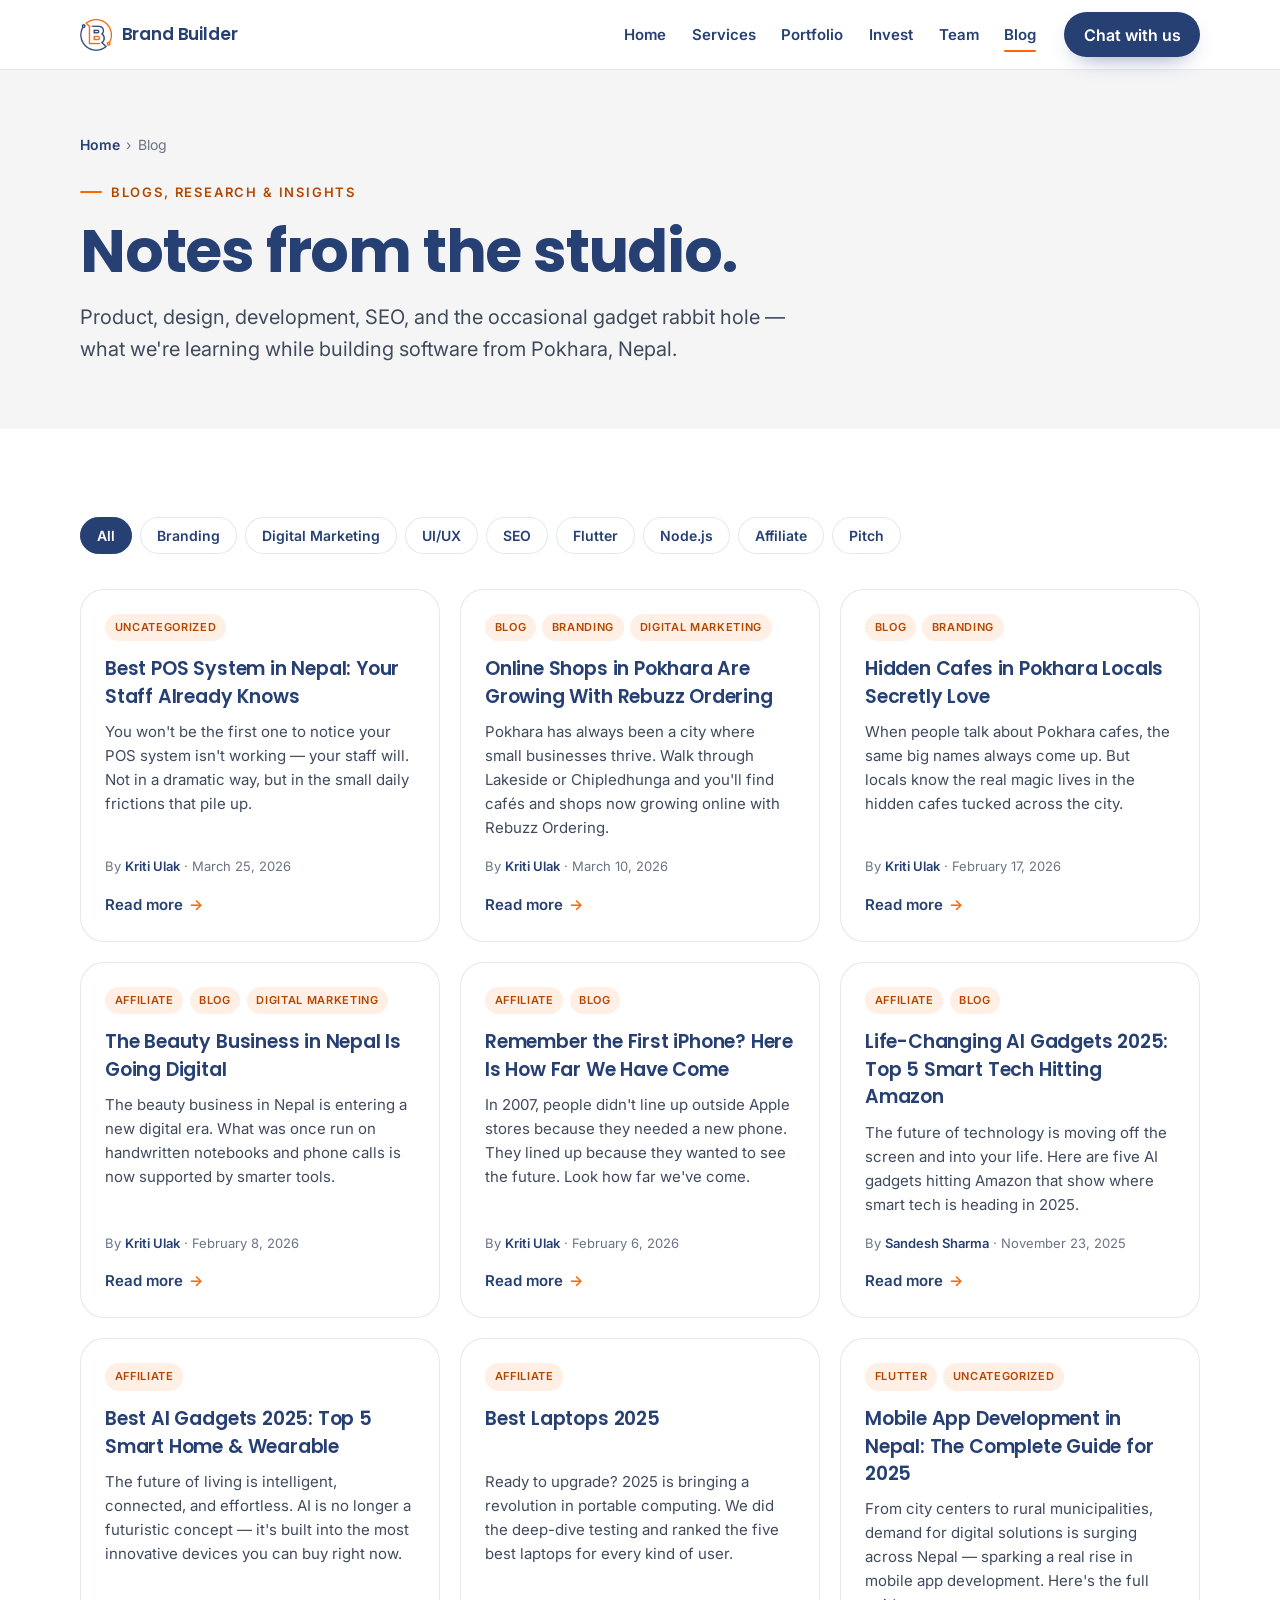
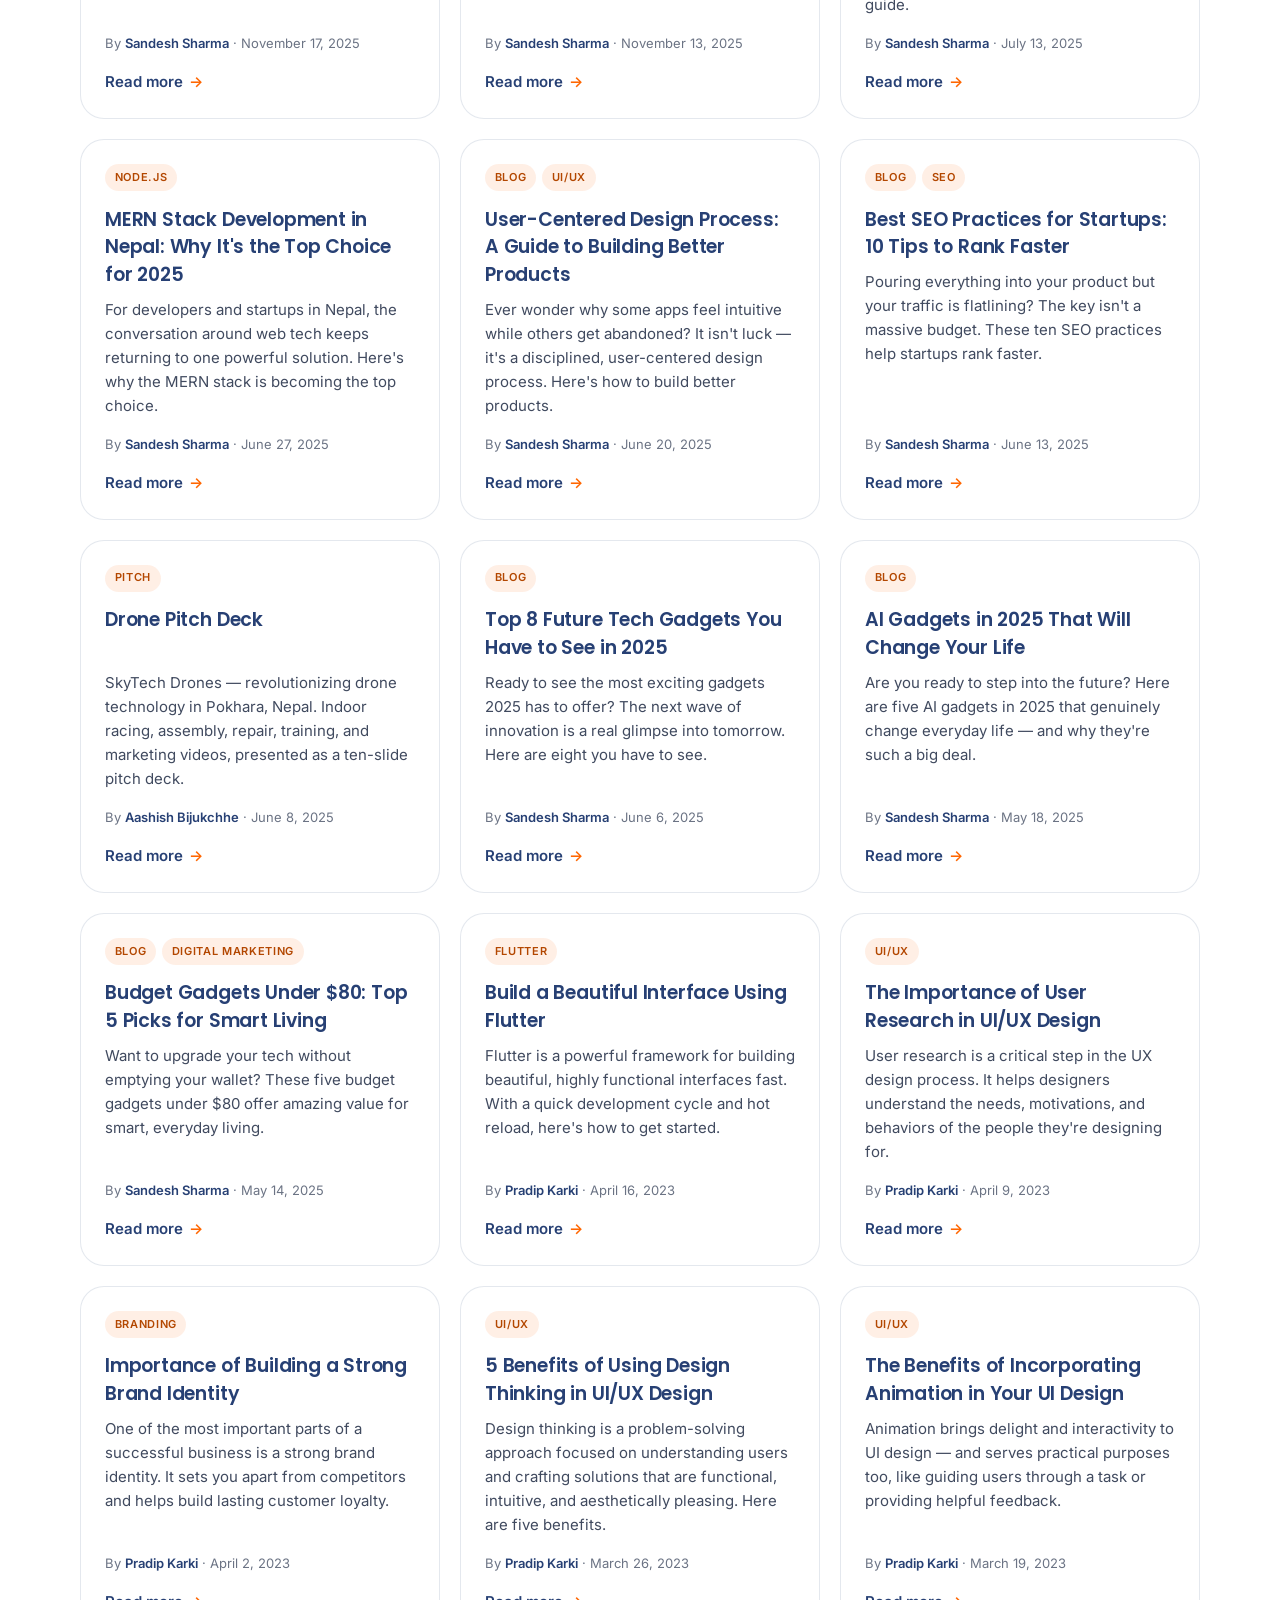
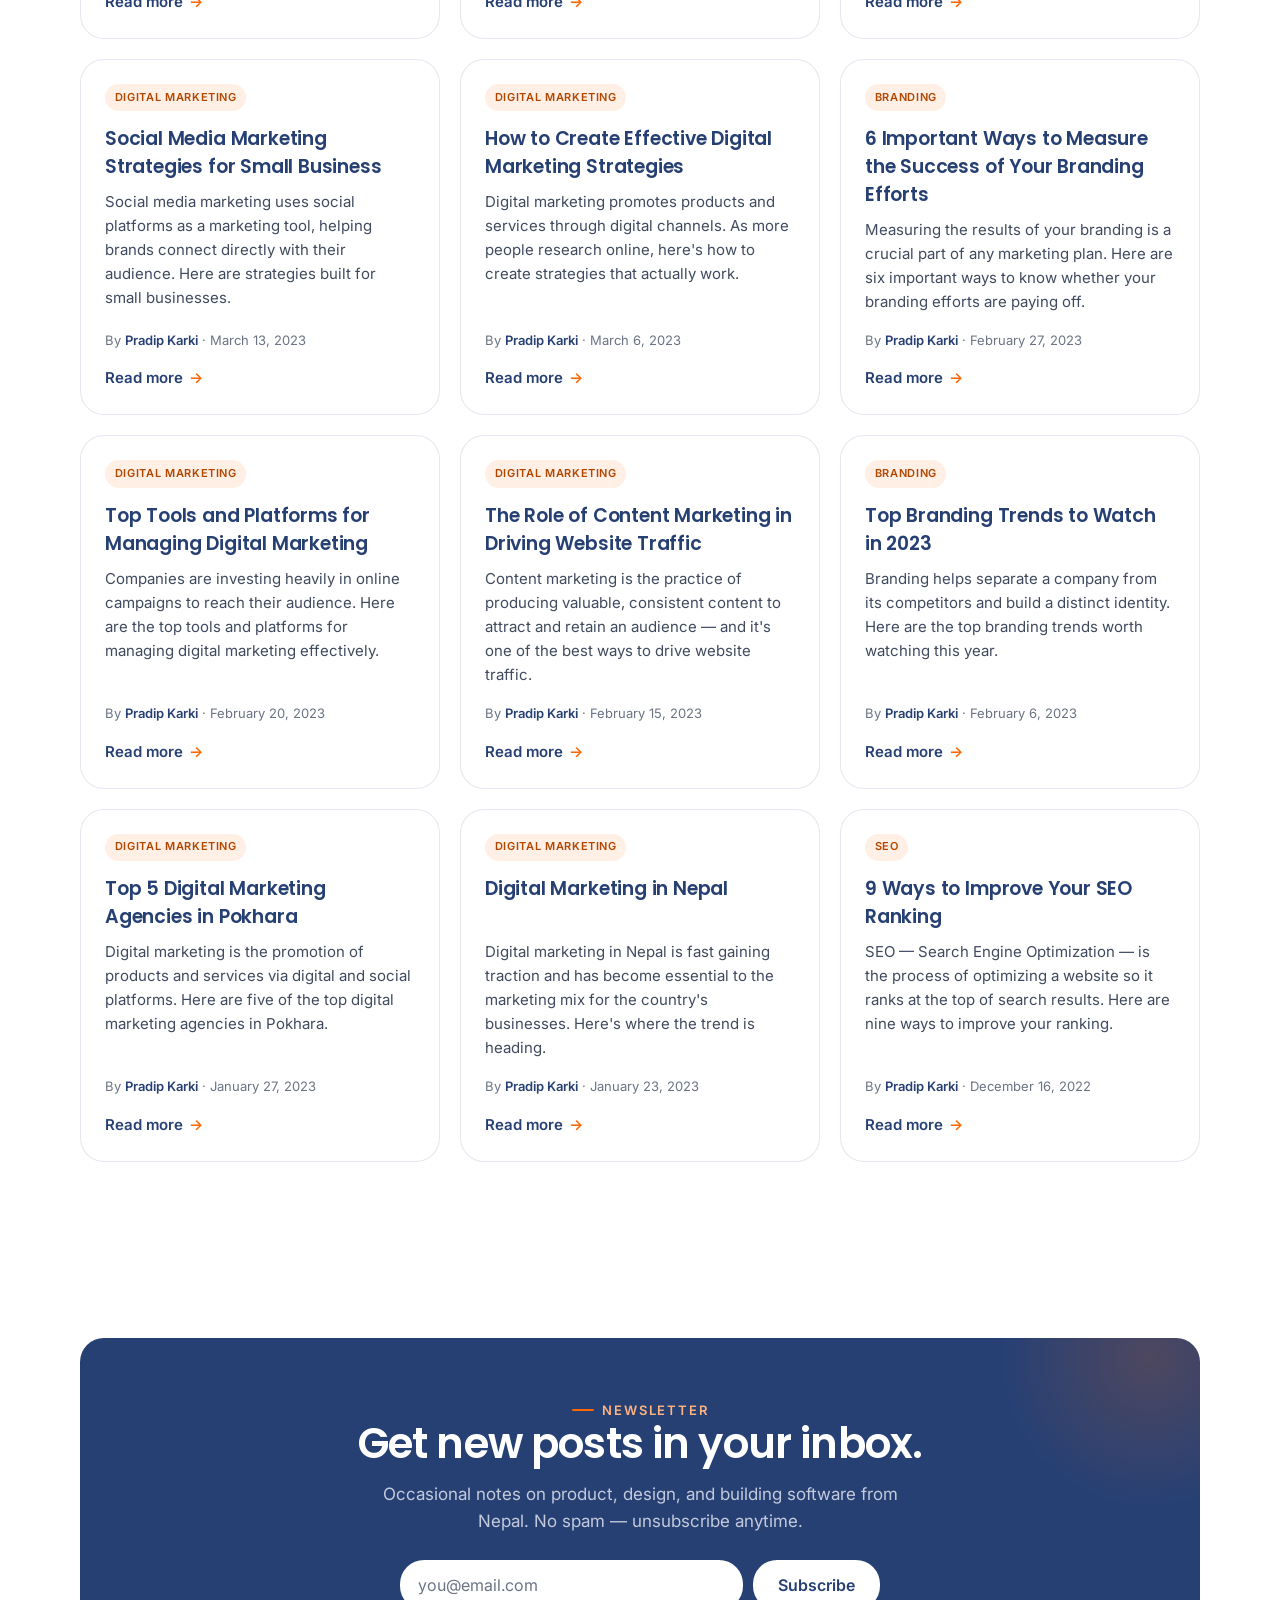
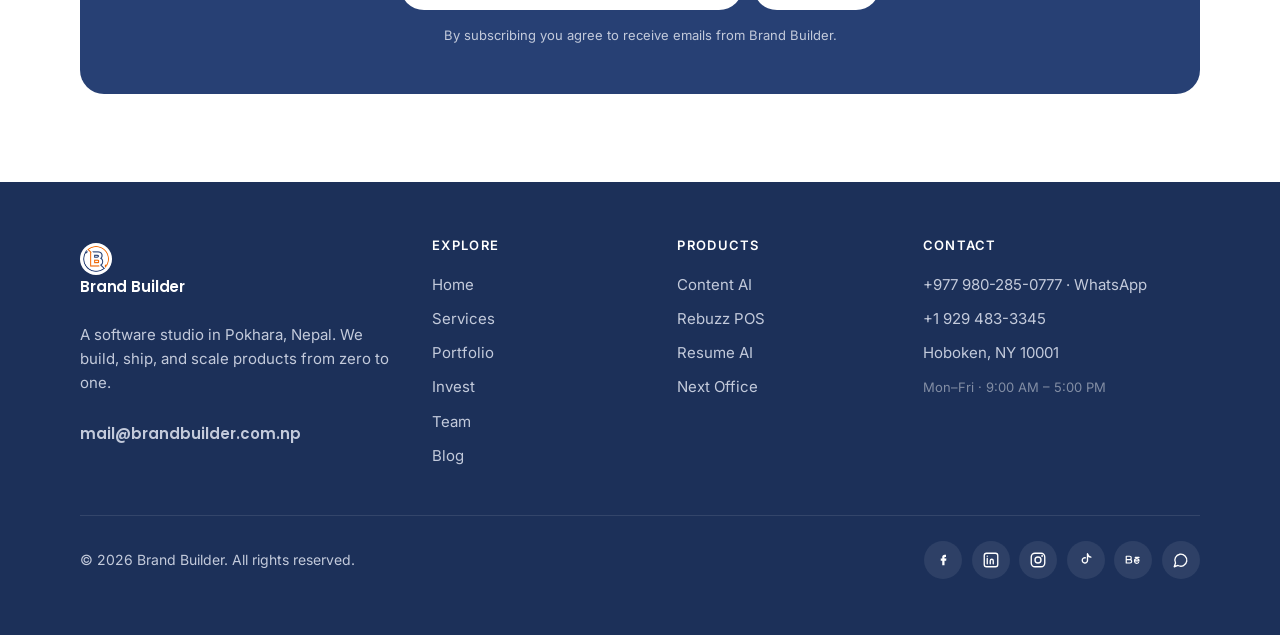
==== commit 1a51c7c6: "Update blog.html" ====
--- a/blog.html
+++ b/blog.html
@@ -6,359 +6,11 @@
 <title>Blog — Brand Builder</title>
 <meta name="description" content="Blogs, research, and insights from Brand Builder — notes on product, design, development, SEO, and building software from Pokhara, Nepal." />
 <meta name="theme-color" content="#FF6600" />
-<link rel="icon" type="image/png" href="[data-uri]" />
+<link rel="icon" type="image/png" href="images/favicon.png" />
 <link rel="preconnect" href="https://fonts.googleapis.com" />
 <link rel="preconnect" href="https://fonts.gstatic.com" crossorigin />
 <link href="https://fonts.googleapis.com/css2?family=Poppins:wght@500;600;700&family=Inter:wght@400;500;600&display=swap" rel="stylesheet" />
-<style>
-/* ============================================================
-   Brand Builder — shared design system
-   Wise-inspired layout · navy/orange palette · Poppins + Inter
-   ============================================================ */
-
-:root{
-  /* Brief palette */
-  --navy:#274074;            /* Primary  → ink / dark bands / actions */
-  --navy-deep:#1c3059;       /* derived shade for footer depth        */
-  --orange:#FF6600;          /* Secondary → accent fills & shapes      */
-  --orange-deep:#b34700;     /* derived: accent text on light          */
-  --orange-light:#ffb380;    /* derived: accent text/eyebrow on dark   */
-  --orange-pale:rgba(255,102,0,.10);
-  --bg:#ffffff;              /* BG                                     */
-  --surface:#f5f5f5;         /* Stroke value reused as soft band fill  */
-  --stroke:rgba(39,64,116,.12);  /* hairline border (navy tint)        */
-  /* derived neutrals (navy-leaning) */
-  --ink:#274074; --body:#404a5f; --mute:#6b7384;
-  --on-dark:#ffffff; --on-dark-mute:#c3cadb;
-
-  --r-sm:8px; --r-md:12px; --r-lg:16px; --r-xl:24px; --r-pill:9999px;
-  --container:1200px;
-  --shadow-card:0 1px 2px rgba(39,64,116,.04), 0 12px 30px -18px rgba(39,64,116,.22);
-  --shadow-float:0 24px 60px -28px rgba(39,64,116,.45);
-}
-
-*,*::before,*::after{box-sizing:border-box;}
-html{-webkit-text-size-adjust:100%;scroll-behavior:smooth;}
-@media (prefers-reduced-motion:reduce){html{scroll-behavior:auto;}}
-body{
-  margin:0;background:var(--bg);color:var(--body);
-  font-family:Inter,system-ui,-apple-system,sans-serif;
-  font-size:1.0625rem;line-height:1.6;font-feature-settings:"calt";
-  -webkit-font-smoothing:antialiased;text-rendering:optimizeLegibility;
-}
-img{max-width:100%;display:block;}
-a{color:inherit;text-decoration:none;}
-
-/* Type */
-h1,h2,h3,h4{font-family:Poppins,system-ui,sans-serif;color:var(--ink);margin:0;line-height:1.08;letter-spacing:-.02em;}
-h1{font-weight:700;font-size:clamp(2.75rem,1.5rem + 3.4vw,3.75rem);}      /* 44–60 */
-h2{font-weight:600;font-size:clamp(1.875rem,1.4rem + 1.9vw,2.625rem);}    /* 30–42 */
-h3{font-weight:600;font-size:clamp(1.5rem,1.32rem + .72vw,1.875rem);line-height:1.18;letter-spacing:-.01em;} /* 24–30 */
-p{margin:0;}
-.lead{font-size:clamp(1.0625rem,1rem + .35vw,1.25rem);color:var(--body);line-height:1.6;}
-
-.eyebrow{
-  font-family:Inter,sans-serif;font-weight:600;font-size:.8125rem;
-  letter-spacing:.14em;text-transform:uppercase;color:var(--orange-deep);
-  display:inline-flex;align-items:center;gap:.55rem;margin:0 0 1rem;
-}
-.eyebrow::before{content:"";width:22px;height:2px;background:var(--orange);border-radius:2px;}
-.on-dark .eyebrow,.eyebrow.on-dark{color:var(--orange-light);}
-.on-dark .eyebrow::before,.eyebrow.on-dark::before{background:var(--orange);}
-
-/* Layout */
-.container{max-width:var(--container);margin-inline:auto;padding-inline:clamp(1.25rem,4vw,2.5rem);}
-.section{padding-block:clamp(3.25rem,7vw,5.5rem);}
-.band--soft{background:var(--surface);}
-.band--dark{background:var(--navy);color:var(--on-dark);}
-.band--dark h1,.band--dark h2,.band--dark h3{color:var(--on-dark);}
-.head-block{max-width:42rem;margin-bottom:clamp(2rem,4vw,3rem);}
-.head-block .lead{margin-top:1rem;}
-
-/* Buttons (24px pill) */
-.btn{
-  display:inline-flex;align-items:center;justify-content:center;gap:.5rem;
-  font-family:Inter,sans-serif;font-weight:600;font-size:1rem;line-height:1.5;
-  padding:.75rem 1.5rem;border-radius:var(--r-xl);border:1.5px solid transparent;
-  cursor:pointer;transition:transform .18s ease, background .18s ease, color .18s ease, box-shadow .18s ease, border-color .18s ease;
-  min-height:48px;white-space:nowrap;
-}
-.btn:hover{transform:translateY(-2px);}
-.btn:active{transform:translateY(0);}
-.btn--primary{background:var(--navy);color:#fff;box-shadow:0 10px 24px -14px rgba(39,64,116,.8);}
-.btn--primary:hover{background:#1f3461;box-shadow:0 16px 30px -16px rgba(39,64,116,.9);}
-.btn--ghost{background:transparent;color:var(--navy);border-color:var(--stroke);}
-.btn--ghost:hover{border-color:var(--navy);background:#fff;}
-.btn--light{background:#fff;color:var(--navy);}
-.btn--light:hover{background:var(--surface);}
-.btn .arr{transition:transform .18s ease;}
-.btn:hover .arr{transform:translateX(3px);}
-
-/* Nav */
-.nav{position:sticky;top:0;z-index:50;background:rgba(255,255,255,.88);backdrop-filter:saturate(150%) blur(12px);border-bottom:1px solid var(--stroke);}
-.nav__inner{display:flex;align-items:center;gap:1.5rem;padding-block:.75rem;position:relative;}
-.brand{display:inline-flex;align-items:center;gap:.6rem;font-family:Poppins,sans-serif;font-weight:600;font-size:1.0625rem;color:var(--navy);letter-spacing:-.01em;}
-.brand svg{flex:0 0 auto;}
-.brand__logo{width:32px;height:32px;object-fit:contain;display:block;flex:0 0 auto;}
-.brand__logo--footer{background:#fff;border-radius:50%;padding:3px;}
-.nav__links{display:flex;gap:1.6rem;margin-left:auto;}
-.nav__links a{font-weight:600;font-size:.9375rem;color:var(--navy);position:relative;padding-block:.35rem;}
-.nav__links a::after{content:"";position:absolute;left:0;right:100%;bottom:0;height:2px;background:var(--orange);border-radius:2px;transition:right .2s ease;}
-.nav__links a:hover::after,.nav__links a[aria-current="page"]::after{right:0;}
-.nav__cta{margin-left:.25rem;}
-.nav__cta .btn{padding:.6rem 1.15rem;min-height:42px;}
-.nav__toggle{display:none;background:none;border:1px solid var(--stroke);border-radius:10px;padding:.45rem;color:var(--navy);cursor:pointer;margin-left:auto;}
-.nav__panel{display:none;flex-direction:column;gap:.2rem;padding:.75rem 1rem 1rem;border-top:1px solid var(--stroke);background:#fff;}
-.nav__panel a{padding:.7rem .65rem;border-radius:10px;font-weight:600;color:var(--navy);}
-.nav__panel a:hover,.nav__panel a[aria-current="page"]{background:var(--surface);}
-.nav__panel .btn{margin-top:.5rem;}
-.nav.open .nav__panel{display:flex;}
-
-/* Page header (sub-pages) */
-.page-header{background:var(--surface);padding-block:clamp(2.5rem,5vw,4.25rem);}
-.breadcrumb{font-size:.875rem;color:var(--mute);margin-bottom:1.1rem;}
-.breadcrumb a{color:var(--navy);font-weight:600;}
-.breadcrumb a:hover{color:var(--orange-deep);}
-.breadcrumb span{margin-inline:.4rem;color:var(--mute);}
-.page-header h1{max-width:20ch;}
-.page-header .lead{margin-top:1.1rem;max-width:46rem;}
-
-/* ===== HOME: hero ===== */
-.hero{position:relative;overflow:hidden;}
-.hero::before{content:"";position:absolute;width:560px;height:560px;right:-160px;top:-160px;
-  background:radial-gradient(circle,rgba(255,102,0,.14),transparent 62%);pointer-events:none;}
-.hero__grid{display:grid;grid-template-columns:1.05fr .95fr;gap:clamp(2rem,4vw,4rem);align-items:center;position:relative;}
-.hero__copy{max-width:34rem;}
-.hero h1 .mark{white-space:nowrap;color:var(--navy);padding:0 .05em;border-radius:5px;
-  background:linear-gradient(to top, rgba(255,102,0,.30) 0, rgba(255,102,0,.30) 36%, transparent 36%);}
-.hero h1 .arr-big{color:var(--orange-deep);font-weight:700;padding-inline:.1em;}
-.hero .lead{margin-top:1.4rem;}
-.hero__cta{display:flex;flex-wrap:wrap;gap:.85rem;margin-top:2rem;}
-.hero__trust{margin-top:2.1rem;display:flex;align-items:center;gap:.75rem;color:var(--mute);font-size:.875rem;}
-.hero__trust .dot{width:7px;height:7px;border-radius:50%;background:var(--orange);box-shadow:0 0 0 4px var(--orange-pale);}
-
-/* Signature converter card */
-.conv{background:#fff;border:1px solid var(--stroke);border-radius:var(--r-xl);padding:1.6rem;box-shadow:var(--shadow-float);position:relative;}
-.conv__head{display:flex;align-items:center;justify-content:space-between;margin-bottom:1.15rem;}
-.conv__title{font-family:Poppins,sans-serif;font-weight:600;font-size:1.0625rem;color:var(--navy);}
-.conv__live{display:inline-flex;align-items:center;gap:.4rem;font-size:.75rem;font-weight:600;color:var(--orange-deep);text-transform:uppercase;letter-spacing:.08em;}
-.conv__live .pulse{width:8px;height:8px;border-radius:50%;background:var(--orange);position:relative;}
-.conv__live .pulse::after{content:"";position:absolute;inset:0;border-radius:50%;background:var(--orange);animation:pulse 1.8s ease-out infinite;}
-@keyframes pulse{0%{transform:scale(1);opacity:.6;}100%{transform:scale(3.2);opacity:0;}}
-.conv__row{background:var(--surface);border-radius:var(--r-lg);padding:1rem 1.1rem;}
-.conv__label{font-size:.75rem;font-weight:600;letter-spacing:.06em;text-transform:uppercase;color:var(--mute);margin-bottom:.55rem;}
-.conv__value{font-family:Poppins,sans-serif;font-weight:600;font-size:1.5rem;color:var(--navy);line-height:1.15;letter-spacing:-.01em;}
-.conv__chips{display:flex;flex-wrap:wrap;gap:.5rem;margin-top:.85rem;}
-.chip{font-family:Inter,sans-serif;font-weight:600;font-size:.8125rem;color:var(--navy);background:#fff;border:1px solid var(--stroke);border-radius:var(--r-pill);padding:.45rem .85rem;cursor:pointer;transition:all .16s ease;}
-.chip:hover{border-color:var(--navy);}
-.chip[aria-pressed="true"]{background:var(--navy);color:#fff;border-color:var(--navy);}
-.conv__swap{display:flex;justify-content:center;margin:-.55rem 0;position:relative;z-index:2;}
-.conv__swap button{width:44px;height:44px;border-radius:50%;background:var(--orange);border:3px solid #fff;color:#fff;display:grid;place-items:center;cursor:pointer;box-shadow:0 8px 18px -8px rgba(255,102,0,.7);transition:transform .25s ease;}
-.conv__swap button:hover{transform:rotate(180deg);}
-.conv__out{margin-top:.6rem;}
-.badge{display:inline-flex;align-items:center;gap:.4rem;margin-top:.7rem;background:var(--orange-pale);color:var(--orange-deep);font-weight:600;font-size:.8125rem;padding:.3rem .75rem;border-radius:var(--r-pill);}
-.conv__steps{margin-top:1rem;padding-top:1rem;border-top:1px dashed var(--stroke);color:var(--mute);font-size:.875rem;}
-.conv__steps b{color:var(--navy);font-weight:600;}
-.conv .btn{width:100%;margin-top:1.15rem;}
-.conv__note{text-align:center;margin-top:.7rem;font-size:.8125rem;color:var(--mute);}
-
-/* Generic cards / grids */
-.grid{display:grid;gap:1.25rem;}
-.grid--4{grid-template-columns:repeat(4,1fr);}
-.grid--3{grid-template-columns:repeat(3,1fr);}
-.card{background:#fff;border:1px solid var(--stroke);border-radius:var(--r-xl);padding:1.6rem;transition:transform .2s ease, box-shadow .2s ease;}
-.card--soft{background:var(--surface);border-color:transparent;}
-.card:hover{transform:translateY(-4px);box-shadow:var(--shadow-card);}
-.card__icon{width:46px;height:46px;border-radius:var(--r-md);display:grid;place-items:center;background:var(--orange-pale);color:var(--orange-deep);margin-bottom:1.1rem;}
-.card h3{margin-bottom:.55rem;}
-.card p{font-size:.9688rem;color:var(--body);}
-
-/* Product cards */
-.prod{display:flex;flex-direction:column;}
-.prod__top{display:flex;align-items:center;gap:.85rem;margin-bottom:.95rem;}
-.prod__logo{width:44px;height:44px;border-radius:var(--r-md);display:grid;place-items:center;flex:0 0 auto;background:var(--navy);color:#fff;font-family:Poppins,sans-serif;font-weight:700;font-size:1.1rem;}
-.prod h3{font-size:1.25rem;margin:0;}
-.prod p{font-size:.9688rem;flex:1;}
-.prod__link{display:inline-flex;align-items:center;gap:.4rem;margin-top:1.1rem;font-weight:600;font-size:.9375rem;color:var(--navy);width:max-content;}
-.prod__link .arr{color:var(--orange);transition:transform .18s ease;}
-.prod:hover .prod__link .arr{transform:translateX(4px);}
-.card--dark{background:var(--navy);border-color:transparent;color:var(--on-dark);}
-.card--dark .prod__logo{background:rgba(255,255,255,.12);color:var(--orange-light);}
-.card--dark h3{color:var(--orange);font-weight:700;}
-.card--dark p{color:var(--on-dark-mute);}
-.card--dark .prod__link{color:#fff;}
-.card--dark:hover{box-shadow:var(--shadow-float);}
-
-/* Stats band — metric cards */
-.stats{display:grid;grid-template-columns:repeat(4,1fr);gap:1rem;margin-top:2.8rem;}
-.stat{background:rgba(255,255,255,.045);border:1px solid rgba(255,255,255,.12);border-radius:var(--r-xl);padding:1.75rem 1.6rem;transition:transform .2s ease, border-color .2s ease, background .2s ease;}
-.stat:hover{transform:translateY(-5px);border-color:rgba(255,179,128,.5);background:rgba(255,255,255,.07);}
-.stat__num{font-family:Poppins,sans-serif;font-weight:700;font-size:clamp(2.75rem,2rem + 2.2vw,3.75rem);color:var(--orange);line-height:1;letter-spacing:-.02em;}
-.stat__label{margin-top:.7rem;color:var(--on-dark-mute);font-size:1rem;line-height:1.4;}
-.trust{margin-top:3.4rem;padding-top:2.2rem;border-top:1px solid rgba(255,255,255,.12);}
-.trust__label{font-size:.8125rem;font-weight:600;letter-spacing:.12em;text-transform:uppercase;color:var(--on-dark-mute);margin-bottom:1.3rem;}
-.logos{display:grid;grid-template-columns:repeat(6,1fr);gap:1rem;align-items:stretch;}
-.logo{background:#fff;border-radius:var(--r-md);padding:1rem 1.1rem;min-height:80px;display:flex;align-items:center;justify-content:center;transition:transform .18s ease, box-shadow .18s ease;}
-.logo:hover{transform:translateY(-3px);box-shadow:0 16px 32px -18px rgba(0,0,0,.5);}
-.logo img{max-height:46px;max-width:100%;width:auto;object-fit:contain;display:block;}
-.logo__txt{font-family:Poppins,sans-serif;font-weight:600;font-size:1.0625rem;color:var(--navy);letter-spacing:-.01em;text-align:center;line-height:1.2;}
-
-/* Ethos / quote */
-.quote{max-width:54rem;}
-.quote__mark{font-family:Poppins,sans-serif;font-weight:700;font-size:4rem;line-height:0;color:var(--orange);display:block;height:2.2rem;}
-.quote blockquote{font-family:Poppins,sans-serif;font-weight:600;font-size:clamp(1.75rem,1.3rem+1.7vw,2.5rem);line-height:1.22;letter-spacing:-.02em;color:var(--navy);margin:0;}
-.quote cite{display:block;margin-top:1.4rem;font-style:normal;font-weight:600;color:var(--orange-deep);font-size:.9375rem;letter-spacing:.02em;}
-.quote cite span{color:var(--mute);font-weight:400;}
-.quote__sub{margin-top:2rem;padding-left:1.25rem;border-left:3px solid var(--stroke);color:var(--body);font-style:italic;font-size:1.0625rem;max-width:38rem;}
-
-/* Final CTA */
-.cta-card{position:relative;overflow:hidden;background:var(--navy);border-radius:var(--r-xl);padding:clamp(2.5rem,5vw,4rem);text-align:center;}
-.cta-card::before{content:"";position:absolute;width:420px;height:420px;left:-120px;bottom:-180px;background:radial-gradient(circle,rgba(255,102,0,.22),transparent 60%);}
-.cta-card::after{content:"";position:absolute;width:340px;height:340px;right:-120px;top:-160px;background:radial-gradient(circle,rgba(255,102,0,.14),transparent 62%);}
-.cta-card>*{position:relative;}
-.cta-card h2{color:#fff;}
-.cta-card .lead{color:var(--on-dark-mute);margin:1.1rem auto 0;max-width:34rem;}
-.cta-card .btn{margin-top:1.9rem;}
-
-/* ===== BLOG ===== */
-.filter{display:flex;flex-wrap:wrap;gap:.5rem;margin-bottom:2.2rem;}
-.filter button{font-family:Inter,sans-serif;font-weight:600;font-size:.875rem;color:var(--navy);background:#fff;border:1px solid var(--stroke);border-radius:var(--r-pill);padding:.55rem 1rem;cursor:pointer;transition:all .16s ease;}
-.filter button:hover{border-color:var(--navy);}
-.filter button[aria-pressed="true"]{background:var(--navy);color:#fff;border-color:var(--navy);}
-.posts{display:grid;grid-template-columns:repeat(3,1fr);gap:1.25rem;}
-.post{display:flex;flex-direction:column;background:#fff;border:1px solid var(--stroke);border-radius:var(--r-xl);padding:1.5rem;transition:transform .2s ease, box-shadow .2s ease;}
-.post:hover{transform:translateY(-4px);box-shadow:var(--shadow-card);}
-.post__tags{display:flex;flex-wrap:wrap;gap:.4rem;margin-bottom:.9rem;}
-.post__tag{font-family:Inter,sans-serif;font-weight:600;font-size:.6875rem;letter-spacing:.06em;text-transform:uppercase;color:var(--orange-deep);background:var(--orange-pale);padding:.3rem .6rem;border-radius:var(--r-pill);}
-.post h3{font-size:1.1875rem;line-height:1.28;margin-bottom:.6rem;}
-.post h3 a:hover{color:var(--orange-deep);}
-.post__excerpt{font-size:.9375rem;color:var(--body);flex:1;}
-.post__meta{font-size:.8125rem;color:var(--mute);margin-top:1rem;}
-.post__meta b{color:var(--navy);font-weight:600;}
-.post__more{margin-top:1rem;font-weight:600;font-size:.9375rem;color:var(--navy);display:inline-flex;gap:.4rem;align-items:center;width:max-content;}
-.post__more .arr{color:var(--orange);transition:transform .18s ease;}
-.post:hover .post__more .arr{transform:translateX(4px);}
-.post.hide{display:none;}
-.posts-empty{display:none;color:var(--mute);padding:2rem 0;}
-
-/* Subscribe */
-.subscribe{position:relative;overflow:hidden;background:var(--navy);border-radius:var(--r-xl);padding:clamp(2rem,4vw,3rem);text-align:center;color:#fff;}
-.subscribe::before{content:"";position:absolute;width:340px;height:340px;right:-120px;top:-150px;background:radial-gradient(circle,rgba(255,102,0,.18),transparent 62%);}
-.subscribe>*{position:relative;}
-.subscribe h2{color:#fff;}
-.subscribe p{color:var(--on-dark-mute);margin:.9rem auto 0;max-width:34rem;}
-.sub-form{display:flex;gap:.6rem;flex-wrap:wrap;justify-content:center;margin:1.6rem auto 0;max-width:30rem;}
-.sub-form input{flex:1 1 12rem;min-width:0;background:#fff;border:0;border-radius:var(--r-xl);padding:.8rem 1.15rem;font:400 1rem Inter,sans-serif;color:var(--navy);}
-.sub-form input::placeholder{color:var(--mute);}
-.sub-form .btn{flex:0 0 auto;}
-.sub-note{margin-top:.9rem;font-size:.8125rem;color:var(--on-dark-mute);}
-.sub-thanks{font-family:Poppins,sans-serif;font-weight:600;font-size:1.25rem;color:#fff;}
-
-/* ===== TEAM ===== */
-.team-group{margin-top:clamp(2.5rem,5vw,3.75rem);}
-.team-group:first-of-type{margin-top:0;}
-.team-group__title{display:flex;align-items:baseline;gap:.75rem;margin-bottom:1.5rem;flex-wrap:wrap;}
-.team-group__title h2{font-size:clamp(1.5rem,1.25rem+1vw,1.875rem);}
-.team-group__title .count{font-family:Inter,sans-serif;font-weight:600;font-size:.8125rem;color:var(--orange-deep);background:var(--orange-pale);padding:.25rem .6rem;border-radius:var(--r-pill);}
-.team-grid{display:grid;grid-template-columns:repeat(4,1fr);gap:1rem;}
-.member{background:#fff;border:1px solid var(--stroke);border-radius:var(--r-lg);padding:1.2rem;display:flex;align-items:center;gap:.9rem;transition:transform .18s ease, box-shadow .18s ease;}
-.member:hover{transform:translateY(-3px);box-shadow:var(--shadow-card);}
-.avatar{width:48px;height:48px;border-radius:50%;flex:0 0 auto;display:grid;place-items:center;font-family:Poppins,sans-serif;font-weight:700;font-size:1rem;color:#fff;background:var(--navy);}
-.member__name{font-family:Poppins,sans-serif;font-weight:600;font-size:1rem;line-height:1.2;color:var(--navy);}
-.member__role{font-size:.8125rem;color:var(--mute);margin-top:.18rem;}
-.team-group--exec .avatar{box-shadow:0 0 0 3px var(--orange-pale);}
-.team-group--board .avatar{background:var(--orange);}
-.team-group--board .member{background:var(--surface);border-color:transparent;}
-.team-group--board .member__role{color:var(--body);}
-
-/* ===== PORTFOLIO ===== */
-.work-grid{display:grid;grid-template-columns:repeat(3,1fr);gap:1.25rem;}
-.project{background:#fff;border:1px solid var(--stroke);border-radius:var(--r-xl);overflow:hidden;display:flex;flex-direction:column;transition:transform .2s ease, box-shadow .2s ease;}
-.project:hover{transform:translateY(-4px);box-shadow:var(--shadow-card);}
-.shot{aspect-ratio:4/3;position:relative;display:grid;place-items:center;background:linear-gradient(135deg,#274074,#1c3059);}
-.shot--light{background:linear-gradient(135deg,#eef1f8,#f6f7fb);}
-.shot--orange{background:linear-gradient(135deg,#274074 0%,#3a2140 60%,#7a3410 100%);}
-.shot__bar{position:absolute;top:0;left:0;right:0;height:34px;display:flex;align-items:center;gap:6px;padding-left:14px;background:rgba(255,255,255,.07);}
-.shot--light .shot__bar{background:rgba(39,64,116,.05);}
-.shot__bar i{width:9px;height:9px;border-radius:50%;background:rgba(255,255,255,.4);}
-.shot--light .shot__bar i{background:rgba(39,64,116,.22);}
-.shot__bar i:first-child{background:var(--orange);}
-.shot__label{font-family:Poppins,sans-serif;font-weight:700;font-size:1.3rem;color:#fff;padding:1.6rem 1.4rem;text-align:center;letter-spacing:-.01em;}
-.shot--light .shot__label{color:var(--navy);}
-.project__body{padding:1.3rem;display:flex;flex-direction:column;flex:1;}
-.project__badge{font-family:Inter,sans-serif;font-weight:600;font-size:.6875rem;letter-spacing:.06em;text-transform:uppercase;color:var(--orange-deep);margin-bottom:.5rem;}
-.project h3{font-size:1.125rem;margin-bottom:.45rem;}
-.project p{font-size:.9063rem;color:var(--body);flex:1;}
-
-/* Contact card */
-.contact{background:var(--surface);border-radius:var(--r-xl);padding:clamp(2rem,4vw,3rem);}
-.contact__grid{display:grid;grid-template-columns:1.15fr 1fr;gap:clamp(1.5rem,3vw,3rem);align-items:center;}
-.contact__list{list-style:none;margin:1.3rem 0 0;padding:0;display:grid;gap:.85rem;}
-.contact__list li{display:flex;gap:.75rem;align-items:flex-start;font-size:1rem;color:var(--body);}
-.contact__list .ic{width:38px;height:38px;border-radius:var(--r-md);flex:0 0 auto;display:grid;place-items:center;background:var(--orange-pale);color:var(--orange-deep);}
-.contact__list a{color:var(--navy);font-weight:600;}
-.contact__list a:hover{color:var(--orange-deep);}
-.contact__list small{display:block;color:var(--mute);font-size:.8125rem;font-weight:400;}
-.contact__cta{display:flex;flex-direction:column;gap:.75rem;}
-
-/* Footer */
-.footer{background:var(--navy-deep);color:var(--on-dark-mute);padding-block:clamp(2.75rem,5vw,3.5rem);}
-.footer__top{display:grid;grid-template-columns:1.5fr 1fr 1fr 1.3fr;gap:2rem;}
-.footer .brand{color:#fff;margin-bottom:.9rem;}
-.footer__brand p{font-size:.9375rem;max-width:24rem;color:var(--on-dark-mute);}
-.footer__mail{display:inline-block;margin-top:1rem;font-family:Poppins,sans-serif;font-weight:600;font-size:1.0625rem;color:#fff;}
-.footer__mail:hover{color:var(--orange-light);}
-.footer__col h4{font-family:Inter,sans-serif;font-size:.8125rem;font-weight:600;letter-spacing:.1em;text-transform:uppercase;color:#fff;margin:0 0 1rem;}
-.footer__col a,.footer__col p{display:block;padding-block:.32rem;font-size:.9375rem;color:var(--on-dark-mute);}
-.footer__col a{width:max-content;}
-.footer__col a:hover{color:#fff;}
-.footer__col small{color:rgba(255,255,255,.45);font-size:.8125rem;}
-.footer__bottom{margin-top:2.6rem;padding-top:1.6rem;border-top:1px solid rgba(255,255,255,.1);display:flex;flex-wrap:wrap;gap:1rem;justify-content:space-between;align-items:center;font-size:.875rem;}
-.footer__social{display:flex;gap:.6rem;flex-wrap:wrap;}
-.footer__social a{width:38px;height:38px;border-radius:50%;display:grid;place-items:center;background:rgba(255,255,255,.08);color:#fff;transition:background .18s ease, transform .18s ease;}
-.footer__social a:hover{background:var(--orange);transform:translateY(-2px);}
-
-/* Scroll reveal */
-.reveal{opacity:0;transform:translateY(22px);transition:opacity .6s ease, transform .6s ease;}
-.reveal.in{opacity:1;transform:none;}
-@media (prefers-reduced-motion:reduce){
-  .reveal{opacity:1;transform:none;transition:none;}
-  .conv__live .pulse::after{animation:none;}
-  .btn:hover,.card:hover,.member:hover,.post:hover,.project:hover,.footer__social a:hover{transform:none;}
-}
-:focus-visible{outline:3px solid var(--orange);outline-offset:2px;border-radius:4px;}
-.skip{position:absolute;left:-999px;}
-.skip:focus{left:1rem;top:.7rem;background:#fff;color:var(--navy);padding:.55rem 1rem;border-radius:8px;font-weight:600;z-index:100;box-shadow:var(--shadow-card);}
-
-/* Responsive */
-@media (max-width:980px){
-  .hero__grid{grid-template-columns:1fr;}
-  .hero__copy{max-width:none;}
-  .conv{max-width:30rem;}
-  .grid--4,.grid--3,.posts,.work-grid{grid-template-columns:repeat(2,1fr);}
-  .team-grid{grid-template-columns:repeat(3,1fr);}
-  .stats{grid-template-columns:repeat(2,1fr);gap:1rem;}
-  .logos{grid-template-columns:repeat(3,1fr);}
-  .contact__grid{grid-template-columns:1fr;}
-  .footer__top{grid-template-columns:1fr 1fr;}
-  .footer__brand{grid-column:1 / -1;}
-}
-@media (max-width:760px){
-  .nav__links,.nav__cta{display:none;}
-  .nav__toggle{display:inline-flex;}
-}
-@media (max-width:620px){
-  .grid--4,.grid--3,.posts,.work-grid{grid-template-columns:1fr;}
-  .team-grid{grid-template-columns:1fr 1fr;}
-  .stats{grid-template-columns:1fr 1fr;}
-  .logos{grid-template-columns:repeat(2,1fr);}
-  .footer__top{grid-template-columns:1fr;}
-  .hero__cta .btn{flex:1 1 auto;}
-}
-@media (max-width:440px){
-  .team-grid{grid-template-columns:1fr;}
-}
-</style>
+<link rel="stylesheet" href="css/style.css" />
 </head>
 <body>
 <a class="skip" href="#main">Skip to content</a>
@@ -366,12 +18,14 @@
 <header class="nav" id="nav">
   <div class="container nav__inner">
     <a class="brand" href="index.html" aria-label="Brand Builder home">
-      <img class="brand__logo" src="[data-uri]" alt="" aria-hidden="true" />
+      <img class="brand__logo" src="images/logo.png" alt="" aria-hidden="true" />
       Brand Builder
     </a>
     <nav class="nav__links" aria-label="Primary">
       <a href="index.html">Home</a>
+      <a href="services.html">Services</a>
       <a href="portfolio.html">Portfolio</a>
+      <a href="invest.html">Invest</a>
       <a href="team.html">Team</a>
       <a href="blog.html" aria-current="page">Blog</a>
     </nav>
@@ -382,7 +36,9 @@
   </div>
   <div class="nav__panel" id="navPanel">
     <a href="index.html">Home</a>
+    <a href="services.html">Services</a>
     <a href="portfolio.html">Portfolio</a>
+    <a href="invest.html">Invest</a>
     <a href="team.html">Team</a>
     <a href="blog.html" aria-current="page">Blog</a>
     <a class="btn btn--primary" href="https://wa.me/9779802850777" target="_blank" rel="noopener">Chat with us</a>
@@ -681,13 +337,13 @@
   <div class="container">
     <div class="footer__top">
       <div class="footer__brand footer__col">
-        <a class="brand" href="index.html"><img class="brand__logo brand__logo--footer" src="[data-uri]" alt="" aria-hidden="true" /> Brand Builder</a>
+        <a class="brand" href="index.html"><img class="brand__logo brand__logo--footer" src="images/logo.png" alt="" aria-hidden="true" /> Brand Builder</a>
         <p>A software studio in Pokhara, Nepal. We build, ship, and scale products from zero to one.</p>
         <a class="footer__mail" href="mailto:mail@brandbuilder.com.np">mail@brandbuilder.com.np</a>
       </div>
       <div class="footer__col">
         <h4>Explore</h4>
-        <a href="index.html">Home</a><a href="portfolio.html">Portfolio</a><a href="team.html">Team</a><a href="blog.html">Blog</a>
+        <a href="index.html">Home</a><a href="services.html">Services</a><a href="portfolio.html">Portfolio</a><a href="invest.html">Invest</a><a href="team.html">Team</a><a href="blog.html">Blog</a>
       </div>
       <div class="footer__col">
         <h4>Products</h4>
@@ -718,101 +374,7 @@
   </div>
 </footer>
 
-<script>
-/* Brand Builder — shared behaviour. Every feature is guarded by element presence. */
-(function () {
-  "use strict";
-
-  // Year stamps
-  var y = String(new Date().getFullYear());
-  document.querySelectorAll("[data-year]").forEach(function (el) { el.textContent = y; });
-
-  // Mobile nav
-  var nav = document.getElementById("nav");
-  var toggle = document.querySelector(".nav__toggle");
-  if (nav && toggle) {
-    toggle.addEventListener("click", function () {
-      var open = nav.classList.toggle("open");
-      toggle.setAttribute("aria-expanded", open ? "true" : "false");
-    });
-  }
-
-  // Team avatar initials
-  document.querySelectorAll(".avatar[data-name]").forEach(function (el) {
-    var p = el.dataset.name.trim().split(/\s+/);
-    var ini = (p[0] ? p[0][0] : "") + (p.length > 1 ? p[p.length - 1][0] : "");
-    el.textContent = ini.toUpperCase();
-  });
-
-  // Home: Idea -> product converter
-  var elFrom = document.getElementById("convFrom");
-  if (elFrom) {
-    var stages = [
-      { from: "An idea",         to: "A validated MVP",           time: "≈ 6–10 weeks", steps: "Discovery · UX/UI · Build · Launch" },
-      { from: "A prototype",     to: "A production-ready product", time: "≈ 4–8 weeks",  steps: "Architecture · Build · QA · Deploy" },
-      { from: "A live product",  to: "A platform that scales",     time: "Ongoing",      steps: "Features · Data · Infra · Growth" },
-      { from: "Just exploring",  to: "A clear product roadmap",    time: "≈ 1–2 weeks",  steps: "Strategy · Scope · Estimate" }
-    ];
-    var current = 0;
-    var chips = Array.prototype.slice.call(document.querySelectorAll(".chip"));
-    var elTo = document.getElementById("convTo");
-    var elTime = document.getElementById("convTime");
-    var elSteps = document.getElementById("convSteps");
-    function render(i) {
-      var s = stages[i]; current = i;
-      elFrom.textContent = s.from; elTo.textContent = s.to;
-      elTime.textContent = s.time; elSteps.textContent = s.steps;
-      chips.forEach(function (c) { c.setAttribute("aria-pressed", +c.dataset.stage === i ? "true" : "false"); });
-    }
-    chips.forEach(function (c) { c.addEventListener("click", function () { render(+c.dataset.stage); }); });
-    var swap = document.getElementById("convSwap");
-    if (swap) swap.addEventListener("click", function () { render((current + 1) % stages.length); });
-  }
-
-  // Blog: category filter
-  var filterWrap = document.querySelector(".filter");
-  if (filterWrap) {
-    var fchips = Array.prototype.slice.call(filterWrap.querySelectorAll("button"));
-    var posts = Array.prototype.slice.call(document.querySelectorAll(".post"));
-    var empty = document.querySelector(".posts-empty");
-    fchips.forEach(function (c) {
-      c.addEventListener("click", function () {
-        var cat = c.dataset.cat;
-        fchips.forEach(function (x) { x.setAttribute("aria-pressed", x === c ? "true" : "false"); });
-        var shown = 0;
-        posts.forEach(function (p) {
-          var show = cat === "all" || (" " + p.dataset.cats + " ").indexOf(" " + cat + " ") > -1;
-          p.classList.toggle("hide", !show);
-          if (show) shown++;
-        });
-        if (empty) empty.style.display = shown ? "none" : "block";
-      });
-    });
-  }
-
-  // Subscribe (demo only)
-  var sf = document.getElementById("subForm");
-  if (sf) {
-    sf.addEventListener("submit", function (e) {
-      e.preventDefault();
-      sf.innerHTML = '<p class="sub-thanks">Thanks — we&rsquo;ll be in touch. \u2728</p>';
-    });
-  }
-
-  // Scroll reveal
-  var items = document.querySelectorAll(".reveal");
-  var reduce = window.matchMedia("(prefers-reduced-motion: reduce)").matches;
-  if (reduce || !("IntersectionObserver" in window)) {
-    items.forEach(function (el) { el.classList.add("in"); });
-  } else {
-    var io = new IntersectionObserver(function (entries) {
-      entries.forEach(function (e) {
-        if (e.isIntersecting) { e.target.classList.add("in"); io.unobserve(e.target); }
-      });
-    }, { threshold: 0.12, rootMargin: "0px 0px -8% 0px" });
-    items.forEach(function (el) { io.observe(el); });
-  }
-})();
-</script>
+<script src="js/utils.js" defer></script>
+<script src="js/main.js" defer></script>
 </body>
 </html>
--- a/css/style.css
+++ b/css/style.css
@@ -0,0 +1,511 @@
+/*
+ * Brand Builder — Complete stylesheet
+ * Tokens · Typography · Components · Layout · Responsive
+ * Wise-inspired · navy/orange palette · Poppins + Inter
+ */
+
+/* ── DESIGN TOKENS + COMPONENTS ─────────────────────────── */
+/*
+ * Brand Builder — Design system
+ * Tokens, typography, buttons, component rules
+ * Wise-inspired · navy/orange palette · Poppins + Inter
+ */
+
+/* Import layout and responsive */
+
+/* ============================================================
+   Brand Builder — shared design system
+   Wise-inspired layout · navy/orange palette · Poppins + Inter
+   ============================================================ */
+
+:root{
+  /* Brief palette */
+  --navy:#274074;            /* Primary  → ink / dark bands / actions */
+  --navy-deep:#1c3059;       /* derived shade for footer depth        */
+  --orange:#FF6600;          /* Secondary → accent fills & shapes      */
+  --orange-deep:#b34700;     /* derived: accent text on light          */
+  --orange-light:#ffb380;    /* derived: accent text/eyebrow on dark   */
+  --orange-pale:rgba(255,102,0,.10);
+  --bg:#ffffff;              /* BG                                     */
+  --surface:#f5f5f5;         /* Stroke value reused as soft band fill  */
+  --stroke:rgba(39,64,116,.12);  /* hairline border (navy tint)        */
+  /* derived neutrals (navy-leaning) */
+  --ink:#274074; --body:#404a5f; --mute:#6b7384;
+  --on-dark:#ffffff; --on-dark-mute:#c3cadb;
+
+  --r-sm:8px; --r-md:12px; --r-lg:16px; --r-xl:24px; --r-pill:9999px;
+  --container:1200px;
+  --shadow-card:0 1px 2px rgba(39,64,116,.04), 0 12px 30px -18px rgba(39,64,116,.22);
+  --shadow-float:0 24px 60px -28px rgba(39,64,116,.45);
+}
+
+*,*::before,*::after{box-sizing:border-box;}
+html{-webkit-text-size-adjust:100%;scroll-behavior:smooth;}
+@media (prefers-reduced-motion:reduce){html{scroll-behavior:auto;}}
+body{
+  margin:0;background:var(--bg);color:var(--body);
+  font-family:Inter,system-ui,-apple-system,sans-serif;
+  font-size:1.0625rem;line-height:1.6;font-feature-settings:"calt";
+  -webkit-font-smoothing:antialiased;text-rendering:optimizeLegibility;
+}
+img{max-width:100%;display:block;}
+a{color:inherit;text-decoration:none;}
+
+/* Type */
+h1,h2,h3,h4{font-family:Poppins,system-ui,sans-serif;color:var(--ink);margin:0;line-height:1.08;letter-spacing:-.02em;}
+h1{font-weight:700;font-size:clamp(2.75rem,1.5rem + 3.4vw,3.75rem);}      /* 44–60 */
+h2{font-weight:600;font-size:clamp(1.875rem,1.4rem + 1.9vw,2.625rem);}    /* 30–42 */
+h3{font-weight:600;font-size:clamp(1.5rem,1.32rem + .72vw,1.875rem);line-height:1.18;letter-spacing:-.01em;} /* 24–30 */
+p{margin:0;}
+.lead{font-size:clamp(1.0625rem,1rem + .35vw,1.25rem);color:var(--body);line-height:1.6;}
+
+.eyebrow{
+  font-family:Inter,sans-serif;font-weight:600;font-size:.8125rem;
+  letter-spacing:.14em;text-transform:uppercase;color:var(--orange-deep);
+  display:inline-flex;align-items:center;gap:.55rem;margin:0 0 1rem;
+}
+.eyebrow::before{content:"";width:22px;height:2px;background:var(--orange);border-radius:2px;}
+.on-dark .eyebrow,.eyebrow.on-dark{color:var(--orange-light);}
+.on-dark .eyebrow::before,.eyebrow.on-dark::before{background:var(--orange);}
+
+/* Layout */
+.container{max-width:var(--container);margin-inline:auto;padding-inline:clamp(1.25rem,4vw,2.5rem);}
+.section{padding-block:clamp(3.25rem,7vw,5.5rem);}
+.band--soft{background:var(--surface);}
+.band--dark{background:var(--navy);color:var(--on-dark);}
+.band--dark h1,.band--dark h2,.band--dark h3{color:var(--on-dark);}
+.head-block{max-width:42rem;margin-bottom:clamp(2rem,4vw,3rem);}
+.head-block .lead{margin-top:1rem;}
+
+/* Buttons (24px pill) */
+.btn{
+  display:inline-flex;align-items:center;justify-content:center;gap:.5rem;
+  font-family:Inter,sans-serif;font-weight:600;font-size:1rem;line-height:1.5;
+  padding:.75rem 1.5rem;border-radius:var(--r-xl);border:1.5px solid transparent;
+  cursor:pointer;transition:transform .18s ease, background .18s ease, color .18s ease, box-shadow .18s ease, border-color .18s ease;
+  min-height:48px;white-space:nowrap;
+}
+.btn:hover{transform:translateY(-2px);}
+.btn:active{transform:translateY(0);}
+.btn--primary{background:var(--navy);color:#fff;box-shadow:0 10px 24px -14px rgba(39,64,116,.8);}
+.btn--primary:hover{background:#1f3461;box-shadow:0 16px 30px -16px rgba(39,64,116,.9);}
+.btn--ghost{background:transparent;color:var(--navy);border-color:var(--stroke);}
+.btn--ghost:hover{border-color:var(--navy);background:#fff;}
+.btn--light{background:#fff;color:var(--navy);}
+.btn--light:hover{background:var(--surface);}
+.btn--accent{background:var(--orange);color:#fff;box-shadow:0 10px 24px -14px rgba(255,102,0,.85);}
+.btn--accent:hover{background:#e65c00;box-shadow:0 16px 30px -16px rgba(255,102,0,.95);}
+.btn .arr{transition:transform .18s ease;}
+.btn:hover .arr{transform:translateX(3px);}
+
+/* ── LAYOUT: Nav, containers, bands, grids, footer ─────── */
+/*
+ * Brand Builder — Layout
+ * Navigation, containers, bands, grids, page-header, footer
+ */
+
+/* Nav */
+.nav{position:sticky;top:0;z-index:50;position:sticky;background:rgba(255,255,255,.88);backdrop-filter:saturate(150%) blur(12px);border-bottom:1px solid var(--stroke);}
+.nav__inner{display:flex;align-items:center;gap:1.5rem;padding-block:.75rem;position:relative;}
+.brand{display:inline-flex;align-items:center;gap:.6rem;font-family:Poppins,sans-serif;font-weight:600;font-size:1.0625rem;color:var(--navy);letter-spacing:-.01em;}
+.brand svg{flex:0 0 auto;}
+.brand__logo{width:32px;height:32px;object-fit:contain;display:block;flex:0 0 auto;}
+.brand__logo--footer{background:#fff;border-radius:50%;padding:3px;}
+.nav__links{display:flex;gap:1.6rem;margin-left:auto;}
+.nav__links a{font-weight:600;font-size:.9375rem;color:var(--navy);position:relative;padding-block:.35rem;}
+.nav__links a::after{content:"";position:absolute;left:0;right:100%;bottom:0;height:2px;background:var(--orange);border-radius:2px;transition:right .2s ease;}
+.nav__links a:hover::after,.nav__links a[aria-current="page"]::after{right:0;}
+.nav__cta{margin-left:.25rem;}
+.nav__cta .btn{padding:.6rem 1.15rem;min-height:42px;}
+.nav__toggle{display:none;background:none;border:1.5px solid var(--stroke);border-radius:10px;padding:.5rem;color:var(--navy);cursor:pointer;margin-left:auto;min-width:44px;min-height:44px;align-items:center;justify-content:center;}
+.nav__toggle:hover{border-color:var(--navy);background:var(--surface);}
+.nav__panel{display:none;flex-direction:column;gap:.25rem;padding:1rem 1rem 1.25rem;border-top:1px solid var(--stroke);background:#fff;position:absolute;top:100%;left:0;right:0;z-index:100;box-shadow:0 12px 32px -8px rgba(39,64,116,.18);}
+.nav__panel a{padding:.8rem .75rem;border-radius:10px;font-weight:600;font-size:1rem;color:var(--navy);display:block;}
+.nav__panel a:hover,.nav__panel a[aria-current="page"]{background:var(--surface);}
+.nav__panel .btn{margin-top:.75rem;width:100%;justify-content:center;}
+.nav.open .nav__panel{display:flex;}
+
+/* Page header (sub-pages) */
+.page-header{background:var(--surface);padding-block:clamp(2.5rem,5vw,4.25rem);}
+.breadcrumb{font-size:.875rem;color:var(--mute);margin-bottom:1.1rem;}
+.breadcrumb a{color:var(--navy);font-weight:600;}
+.breadcrumb a:hover{color:var(--orange-deep);}
+.breadcrumb span{margin-inline:.4rem;color:var(--mute);}
+.page-header h1{max-width:20ch;}
+.page-header .lead{margin-top:1.1rem;max-width:46rem;}
+
+/* ===== HOME: hero ===== */
+.hero{position:relative;overflow:hidden;}
+.hero::before{content:"";position:absolute;width:560px;height:560px;right:-160px;top:-160px;
+  background:radial-gradient(circle,rgba(255,102,0,.14),transparent 62%);pointer-events:none;}
+.hero__grid{display:grid;grid-template-columns:1.05fr .95fr;gap:clamp(2rem,4vw,4rem);align-items:center;position:relative;}
+.hero__copy{max-width:34rem;}
+.hero h1 .mark{white-space:nowrap;color:var(--orange);}
+.hero h1 .arr-big{color:var(--orange-deep);font-weight:700;padding-inline:.1em;}
+.hero .lead{margin-top:1.4rem;}
+.hero__cta{display:flex;flex-wrap:wrap;gap:.85rem;margin-top:2rem;}
+.hero__trust{margin-top:2.1rem;display:flex;align-items:center;gap:.75rem;color:var(--mute);font-size:.875rem;}
+.hero__trust .dot{width:7px;height:7px;border-radius:50%;background:var(--orange);box-shadow:0 0 0 4px var(--orange-pale);}
+
+/* Signature converter card */
+.conv{background:#fff;border:1px solid var(--stroke);border-radius:var(--r-xl);padding:1.6rem;box-shadow:var(--shadow-float);position:relative;}
+.conv__head{display:flex;align-items:center;justify-content:space-between;margin-bottom:1.15rem;}
+.conv__title{font-family:Poppins,sans-serif;font-weight:600;font-size:1.0625rem;color:var(--navy);}
+.conv__live{display:inline-flex;align-items:center;gap:.4rem;font-size:.75rem;font-weight:600;color:var(--orange-deep);text-transform:uppercase;letter-spacing:.08em;}
+.conv__live .pulse{width:8px;height:8px;border-radius:50%;background:var(--orange);position:relative;}
+.conv__live .pulse::after{content:"";position:absolute;inset:0;border-radius:50%;background:var(--orange);animation:pulse 1.8s ease-out infinite;}
+@keyframes pulse{0%{transform:scale(1);opacity:.6;}100%{transform:scale(3.2);opacity:0;}}
+.conv__row{background:var(--surface);border-radius:var(--r-lg);padding:1rem 1.1rem;}
+.conv__label{font-size:.75rem;font-weight:600;letter-spacing:.06em;text-transform:uppercase;color:var(--mute);margin-bottom:.55rem;}
+.conv__value{font-family:Poppins,sans-serif;font-weight:600;font-size:1.5rem;color:var(--navy);line-height:1.15;letter-spacing:-.01em;}
+.conv__chips{display:flex;flex-wrap:wrap;gap:.5rem;margin-top:.85rem;}
+.chip{font-family:Inter,sans-serif;font-weight:600;font-size:.8125rem;color:var(--navy);background:#fff;border:1px solid var(--stroke);border-radius:var(--r-pill);padding:.45rem .85rem;cursor:pointer;transition:all .16s ease;}
+.chip:hover{border-color:var(--navy);}
+.chip[aria-pressed="true"]{background:var(--navy);color:#fff;border-color:var(--navy);}
+.conv__swap{display:flex;justify-content:center;margin:-.55rem 0;position:relative;z-index:2;}
+.conv__swap button{width:44px;height:44px;border-radius:50%;background:var(--orange);border:3px solid #fff;color:#fff;display:grid;place-items:center;cursor:pointer;box-shadow:0 8px 18px -8px rgba(255,102,0,.7);transition:transform .25s ease;}
+.conv__swap button:hover{transform:rotate(180deg);}
+.conv__out{margin-top:.6rem;}
+.badge{display:inline-flex;align-items:center;gap:.4rem;margin-top:.7rem;background:var(--orange-pale);color:var(--orange-deep);font-weight:600;font-size:.8125rem;padding:.3rem .75rem;border-radius:var(--r-pill);}
+.conv__steps{margin-top:1rem;padding-top:1rem;border-top:1px dashed var(--stroke);color:var(--mute);font-size:.875rem;}
+.conv__steps b{color:var(--navy);font-weight:600;}
+.conv .btn{width:100%;margin-top:1.15rem;}
+.conv__note{text-align:center;margin-top:.7rem;font-size:.8125rem;color:var(--mute);}
+
+/* Generic cards / grids */
+.grid{display:grid;gap:1.25rem;}
+.grid--4{grid-template-columns:repeat(4,1fr);}
+.grid--3{grid-template-columns:repeat(3,1fr);}
+.grid--2{grid-template-columns:repeat(2,1fr);}
+.card{background:#fff;border:1px solid var(--stroke);border-radius:var(--r-xl);padding:1.6rem;transition:transform .2s ease, box-shadow .2s ease;}
+.card--soft{background:var(--surface);border-color:transparent;}
+.card:hover{transform:translateY(-4px);box-shadow:var(--shadow-card);}
+.card__icon{width:46px;height:46px;border-radius:var(--r-md);display:grid;place-items:center;background:var(--orange-pale);color:var(--orange-deep);margin-bottom:1.1rem;}
+.card h3{margin-bottom:.55rem;}
+/* Services cards: smaller, lighter titles in a reserved 2-line box so
+   descriptions and links share a baseline across the row */
+#services .card h3{font-size:clamp(1.1875rem,1.12rem + .28vw,1.3125rem);font-weight:500;line-height:1.3;letter-spacing:-.005em;min-height:2.6em;}
+.card p{font-size:.9688rem;color:var(--body);}
+
+/* Product cards */
+.prod{display:flex;flex-direction:column;}
+.prod__top{display:flex;align-items:center;gap:.85rem;margin-bottom:.95rem;}
+.prod__logo{width:44px;height:44px;border-radius:var(--r-md);display:grid;place-items:center;flex:0 0 auto;background:var(--navy);color:#fff;font-family:Poppins,sans-serif;font-weight:700;font-size:1.1rem;}
+.prod h3{font-size:1.25rem;margin:0;}
+.prod p{font-size:.9688rem;flex:1;}
+.prod__link{display:inline-flex;align-items:center;gap:.4rem;margin-top:1.1rem;font-weight:600;font-size:.9375rem;color:var(--navy);width:max-content;}
+.prod__link .arr{color:var(--orange);transition:transform .18s ease;}
+.prod:hover .prod__link .arr{transform:translateX(4px);}
+.card--dark{background:var(--navy);border-color:transparent;color:var(--on-dark);}
+.card--dark .prod__logo{background:rgba(255,255,255,.12);color:var(--orange-light);}
+.card--dark h3{color:var(--orange);font-weight:700;}
+.card--dark p{color:var(--on-dark-mute);}
+.card--dark .prod__link{color:#fff;}
+.card--dark:hover{box-shadow:var(--shadow-float);}
+/* Filled navy CTA tile that sits inside a product grid */
+.card--cta{align-items:center;justify-content:center;text-align:center;}
+.card--cta h3{color:#fff;font-weight:700;margin-bottom:.6rem;}
+.card--cta p{flex:0 0 auto;margin-bottom:1.35rem;}
+
+/* Stats band — metric cards */
+.stats{display:grid;grid-template-columns:repeat(4,1fr);gap:1rem;margin-top:2.8rem;}
+.stat{background:rgba(255,255,255,.045);border:1px solid rgba(255,255,255,.12);border-radius:var(--r-xl);padding:1.75rem 1.6rem;transition:transform .2s ease, border-color .2s ease, background .2s ease;}
+.stat:hover{transform:translateY(-5px);border-color:rgba(255,179,128,.5);background:rgba(255,255,255,.07);}
+.stat__num{font-family:Poppins,sans-serif;font-weight:700;font-size:clamp(2.75rem,2rem + 2.2vw,3.75rem);color:var(--orange);line-height:1;letter-spacing:-.02em;}
+.stat__label{margin-top:.7rem;color:var(--on-dark-mute);font-size:1rem;line-height:1.4;}
+.trust{margin-top:3.4rem;padding-top:2.2rem;border-top:1px solid rgba(255,255,255,.12);}
+.trust__label{font-size:.8125rem;font-weight:600;letter-spacing:.12em;text-transform:uppercase;color:var(--on-dark-mute);margin-bottom:1.3rem;}
+.logos{display:grid;grid-template-columns:repeat(6,1fr);gap:1rem;align-items:stretch;}
+.logo{background:#fff;border-radius:var(--r-md);padding:1rem 1.1rem;min-height:80px;display:flex;align-items:center;justify-content:center;transition:transform .18s ease, box-shadow .18s ease;}
+.logo:hover{transform:translateY(-3px);box-shadow:0 16px 32px -18px rgba(0,0,0,.5);}
+.logo img{max-height:46px;max-width:100%;width:auto;object-fit:contain;display:block;}
+.logo__txt{font-family:Poppins,sans-serif;font-weight:600;font-size:1.0625rem;color:var(--navy);letter-spacing:-.01em;text-align:center;line-height:1.2;}
+
+/* Ethos / quote */
+.quote{max-width:54rem;}
+.quote__mark{font-family:Poppins,sans-serif;font-weight:700;font-size:4rem;line-height:0;color:var(--orange);display:block;height:2.2rem;}
+.quote blockquote{font-family:Poppins,sans-serif;font-weight:600;font-size:clamp(1.75rem,1.3rem+1.7vw,2.5rem);line-height:1.22;letter-spacing:-.02em;color:var(--navy);margin:0;}
+.quote cite{display:block;margin-top:1.4rem;font-style:normal;font-weight:600;color:var(--orange-deep);font-size:.9375rem;letter-spacing:.02em;}
+.quote cite span{color:var(--mute);font-weight:400;}
+.quote__sub{margin-top:2rem;padding-left:1.25rem;border-left:3px solid var(--stroke);color:var(--body);font-style:italic;font-size:1.0625rem;max-width:38rem;}
+
+/* Final CTA */
+.cta-card{position:relative;overflow:hidden;background:var(--navy);border-radius:var(--r-xl);padding:clamp(2.5rem,5vw,4rem);text-align:center;}
+.cta-card::before{content:"";position:absolute;width:420px;height:420px;left:-120px;bottom:-180px;background:radial-gradient(circle,rgba(255,102,0,.22),transparent 60%);}
+.cta-card::after{content:"";position:absolute;width:340px;height:340px;right:-120px;top:-160px;background:radial-gradient(circle,rgba(255,102,0,.14),transparent 62%);}
+.cta-card>*{position:relative;}
+.cta-card h2{color:#fff;}
+.cta-card .lead{color:var(--on-dark-mute);margin:1.1rem auto 0;max-width:34rem;}
+.cta-card .btn{margin-top:1.9rem;}
+
+/* ===== BLOG ===== */
+.filter{display:flex;flex-wrap:wrap;gap:.5rem;margin-bottom:2.2rem;}
+.filter button{font-family:Inter,sans-serif;font-weight:600;font-size:.875rem;color:var(--navy);background:#fff;border:1px solid var(--stroke);border-radius:var(--r-pill);padding:.55rem 1rem;cursor:pointer;transition:all .16s ease;}
+.filter button:hover{border-color:var(--navy);}
+.filter button[aria-pressed="true"]{background:var(--navy);color:#fff;border-color:var(--navy);}
+.posts{display:grid;grid-template-columns:repeat(3,1fr);gap:1.25rem;}
+.post{display:flex;flex-direction:column;background:#fff;border:1px solid var(--stroke);border-radius:var(--r-xl);padding:1.5rem;transition:transform .2s ease, box-shadow .2s ease;}
+.post:hover{transform:translateY(-4px);box-shadow:var(--shadow-card);}
+.post__tags{display:flex;flex-wrap:wrap;gap:.4rem;margin-bottom:.9rem;}
+.post__tag{font-family:Inter,sans-serif;font-weight:600;font-size:.6875rem;letter-spacing:.06em;text-transform:uppercase;color:var(--orange-deep);background:var(--orange-pale);padding:.3rem .6rem;border-radius:var(--r-pill);}
+/* Reserve 2 lines for the title so excerpts share a baseline across the row */
+.post h3{font-size:1.1875rem;line-height:1.45;margin-bottom:.6rem;min-height:2.9em;}
+.post h3 a:hover{color:var(--orange-deep);}
+.post__excerpt{font-size:.9375rem;color:var(--body);flex:1;}
+.post__meta{font-size:.8125rem;color:var(--mute);margin-top:1rem;}
+.post__meta b{color:var(--navy);font-weight:600;}
+.post__more{margin-top:1rem;font-weight:600;font-size:.9375rem;color:var(--navy);display:inline-flex;gap:.4rem;align-items:center;width:max-content;}
+.post__more .arr{color:var(--orange);transition:transform .18s ease;}
+.post:hover .post__more .arr{transform:translateX(4px);}
+.post.hide{display:none;}
+.posts-empty{display:none;color:var(--mute);padding:2rem 0;}
+
+/* Subscribe */
+.subscribe{position:relative;overflow:hidden;background:var(--navy);border-radius:var(--r-xl);padding:clamp(2rem,4vw,3rem);text-align:center;color:#fff;}
+.subscribe::before{content:"";position:absolute;width:340px;height:340px;right:-120px;top:-150px;background:radial-gradient(circle,rgba(255,102,0,.18),transparent 62%);}
+.subscribe>*{position:relative;}
+.subscribe h2{color:#fff;}
+.subscribe p{color:var(--on-dark-mute);margin:.9rem auto 0;max-width:34rem;}
+.sub-form{display:flex;gap:.6rem;flex-wrap:wrap;justify-content:center;margin:1.6rem auto 0;max-width:30rem;}
+.sub-form input{flex:1 1 12rem;min-width:0;background:#fff;border:0;border-radius:var(--r-xl);padding:.8rem 1.15rem;font:400 1rem Inter,sans-serif;color:var(--navy);}
+.sub-form input::placeholder{color:var(--mute);}
+.sub-form .btn{flex:0 0 auto;}
+.sub-note{margin-top:.9rem;font-size:.8125rem;color:var(--on-dark-mute);}
+.sub-thanks{font-family:Poppins,sans-serif;font-weight:600;font-size:1.25rem;color:#fff;}
+
+/* ===== TEAM ===== */
+.team-group{margin-top:clamp(2.5rem,5vw,3.75rem);}
+.team-group:first-of-type{margin-top:0;}
+.team-group__title{display:flex;align-items:baseline;gap:.75rem;margin-bottom:1.5rem;flex-wrap:wrap;}
+.team-group__title h2{font-size:clamp(1.5rem,1.25rem+1vw,1.875rem);}
+.team-group__title .count{font-family:Inter,sans-serif;font-weight:600;font-size:.8125rem;color:var(--orange-deep);background:var(--orange-pale);padding:.25rem .6rem;border-radius:var(--r-pill);}
+.team-grid{display:grid;grid-template-columns:repeat(4,1fr);gap:1rem;}
+.member{background:#fff;border:1px solid var(--stroke);border-radius:var(--r-lg);padding:1.2rem;display:flex;align-items:center;gap:.9rem;transition:transform .18s ease, box-shadow .18s ease;}
+.member:hover{transform:translateY(-3px);box-shadow:var(--shadow-card);}
+.avatar{width:48px;height:48px;border-radius:50%;flex:0 0 auto;display:grid;place-items:center;font-family:Poppins,sans-serif;font-weight:700;font-size:1rem;color:#fff;background:var(--navy);}
+.member__name{font-family:Poppins,sans-serif;font-weight:600;font-size:1rem;line-height:1.2;color:var(--navy);}
+.member__role{font-size:.8125rem;color:var(--mute);margin-top:.18rem;}
+.team-group--exec .avatar{box-shadow:0 0 0 3px var(--orange-pale);}
+.team-group--board .avatar{background:var(--orange);}
+.team-group--board .member{background:var(--surface);border-color:transparent;}
+.team-group--board .member__role{color:var(--body);}
+
+/* ===== PORTFOLIO ===== */
+.work-grid{display:grid;grid-template-columns:repeat(3,1fr);gap:1.25rem;}
+.project{background:#fff;border:1px solid var(--stroke);border-radius:var(--r-xl);overflow:hidden;display:flex;flex-direction:column;transition:transform .2s ease, box-shadow .2s ease;}
+.project:hover{transform:translateY(-4px);box-shadow:var(--shadow-card);}
+.shot{aspect-ratio:4/3;position:relative;display:grid;place-items:center;background:linear-gradient(135deg,#274074,#1c3059);}
+.shot--light{background:linear-gradient(135deg,#eef1f8,#f6f7fb);}
+.shot--orange{background:linear-gradient(135deg,#274074 0%,#3a2140 60%,#7a3410 100%);}
+.shot__bar{position:absolute;top:0;left:0;right:0;height:34px;display:flex;align-items:center;gap:6px;padding-left:14px;background:rgba(255,255,255,.07);}
+.shot--light .shot__bar{background:rgba(39,64,116,.05);}
+.shot__bar i{width:9px;height:9px;border-radius:50%;background:rgba(255,255,255,.4);}
+.shot--light .shot__bar i{background:rgba(39,64,116,.22);}
+.shot__bar i:first-child{background:var(--orange);}
+.shot__label{font-family:Poppins,sans-serif;font-weight:700;font-size:1.3rem;color:#fff;padding:1.6rem 1.4rem;text-align:center;letter-spacing:-.01em;}
+.shot--light .shot__label{color:var(--navy);}
+.project__body{padding:1.3rem;display:flex;flex-direction:column;flex:1;}
+.project__badge{font-family:Inter,sans-serif;font-weight:600;font-size:.6875rem;letter-spacing:.06em;text-transform:uppercase;color:var(--orange-deep);margin-bottom:.5rem;}
+.project h3{font-size:1.125rem;margin-bottom:.45rem;}
+.project p{font-size:.9063rem;color:var(--body);flex:1;}
+
+/* Contact card */
+.contact{background:var(--surface);border-radius:var(--r-xl);padding:clamp(2rem,4vw,3rem);}
+.contact__grid{display:grid;grid-template-columns:1.15fr 1fr;gap:clamp(1.5rem,3vw,3rem);align-items:center;}
+.contact__list{list-style:none;margin:1.3rem 0 0;padding:0;display:grid;gap:.85rem;}
+.contact__list li{display:flex;gap:.75rem;align-items:flex-start;font-size:1rem;color:var(--body);}
+.contact__list .ic{width:38px;height:38px;border-radius:var(--r-md);flex:0 0 auto;display:grid;place-items:center;background:var(--orange-pale);color:var(--orange-deep);}
+.contact__list a{color:var(--navy);font-weight:600;}
+.contact__list a:hover{color:var(--orange-deep);}
+.contact__list small{display:block;color:var(--mute);font-size:.8125rem;font-weight:400;}
+.contact__cta{display:flex;flex-direction:column;gap:.75rem;}
+
+/* Footer */
+.footer{background:var(--navy-deep);color:var(--on-dark-mute);padding-block:clamp(2.75rem,5vw,3.5rem);}
+.footer__top{display:grid;grid-template-columns:1.5fr 1fr 1fr 1.3fr;gap:2rem;}
+.footer .brand{color:#fff;margin-bottom:.9rem;}
+.footer__brand p{font-size:.9375rem;max-width:24rem;color:var(--on-dark-mute);}
+.footer__mail{display:inline-block;margin-top:1rem;font-family:Poppins,sans-serif;font-weight:600;font-size:1.0625rem;color:#fff;}
+.footer__mail:hover{color:var(--orange-light);}
+.footer__col h4{font-family:Inter,sans-serif;font-size:.8125rem;font-weight:600;letter-spacing:.1em;text-transform:uppercase;color:#fff;margin:0 0 1rem;}
+.footer__col a,.footer__col p{display:block;padding-block:.32rem;font-size:.9375rem;color:var(--on-dark-mute);}
+.footer__col a{width:max-content;}
+.footer__col a:hover{color:#fff;}
+.footer__col small{color:rgba(255,255,255,.45);font-size:.8125rem;}
+.footer__bottom{margin-top:2.6rem;padding-top:1.6rem;border-top:1px solid rgba(255,255,255,.1);display:flex;flex-wrap:wrap;gap:1rem;justify-content:space-between;align-items:center;font-size:.875rem;}
+.footer__social{display:flex;gap:.6rem;flex-wrap:wrap;}
+.footer__social a{width:38px;height:38px;border-radius:50%;display:grid;place-items:center;background:rgba(255,255,255,.08);color:#fff;transition:background .18s ease, transform .18s ease;}
+.footer__social a:hover{background:var(--orange);transform:translateY(-2px);}
+
+/* Scroll reveal */
+.reveal{opacity:1;transform:none;transition:opacity .6s ease, transform .6s ease;}
+.reveal.in{opacity:1;transform:none;}
+@media (prefers-reduced-motion:reduce){
+  .reveal{opacity:1;transform:none;transition:none;}  /* already visible */
+  .conv__live .pulse::after{animation:none;}
+  .btn:hover,.card:hover,.member:hover,.post:hover,.project:hover,.footer__social a:hover{transform:none;}
+}
+:focus-visible{outline:3px solid var(--orange);outline-offset:2px;border-radius:4px;}
+.skip{position:absolute;left:-999px;}
+.skip:focus{left:1rem;top:.7rem;background:#fff;color:var(--navy);padding:.55rem 1rem;border-radius:8px;font-weight:600;z-index:100;box-shadow:var(--shadow-card);}
+
+/* ── RESPONSIVE: Mobile & tablet breakpoints ───────────── */
+/*
+ * Brand Builder — Responsive
+ * Mobile & tablet breakpoints
+ */
+
+/* Responsive */
+@media (max-width:980px){
+  .hero__grid{grid-template-columns:1fr;}
+  .hero__copy{max-width:none;}
+  .conv{max-width:30rem;}
+  .grid--4,.grid--3,.posts,.work-grid{grid-template-columns:repeat(2,1fr);}
+  .team-grid{grid-template-columns:repeat(3,1fr);}
+  .stats{grid-template-columns:repeat(2,1fr);gap:1rem;}
+  .logos{grid-template-columns:repeat(3,1fr);}
+  .contact__grid{grid-template-columns:1fr;}
+  .footer__top{grid-template-columns:1fr 1fr;}
+  .footer__brand{grid-column:1 / -1;}
+}
+@media (max-width:760px){
+  .nav__links,.nav__cta{display:none;}
+  .nav__toggle{display:inline-flex;}
+}
+@media (max-width:620px){
+  #services .card h3{min-height:0;}
+  .post h3{min-height:0;}
+  .grid--4,.grid--3,.posts,.work-grid{grid-template-columns:1fr;}
+  .grid--2{grid-template-columns:1fr;}
+  .team-grid{grid-template-columns:1fr 1fr;}
+  .stats{grid-template-columns:1fr 1fr;}
+  .logos{grid-template-columns:repeat(2,1fr);}
+  .footer__top{grid-template-columns:1fr;}
+  .hero__cta .btn{flex:1 1 auto;}
+}
+@media (max-width:440px){
+  .team-grid{grid-template-columns:1fr;}
+}
+
+/* ============================================================
+   INVESTMENT OPPORTUNITIES PAGE
+   Gradient hero · glass cards · timeline · FAQ · status badges
+   ============================================================ */
+
+/* ── Gradient hero ─────────────────────────────────────────── */
+.inv-hero{position:relative;overflow:hidden;background:
+  radial-gradient(60rem 30rem at 15% -10%, rgba(255,102,0,.22), transparent 60%),
+  radial-gradient(45rem 28rem at 95% 15%, rgba(90,140,235,.28), transparent 62%),
+  linear-gradient(158deg, var(--navy-deep) 0%, var(--navy) 58%, #2f4d86 100%);
+  color:var(--on-dark);padding:clamp(4.5rem,3rem + 7vw,7.5rem) 0 clamp(3.5rem,2.5rem + 5vw,6rem);}
+.inv-hero::after{content:"";position:absolute;inset:auto 0 -1px 0;height:120px;
+  background:linear-gradient(to top, var(--bg), transparent);pointer-events:none;}
+.inv-hero h1,.inv-hero h2{color:var(--on-dark);}
+.inv-hero .lead{color:var(--on-dark-mute);max-width:44rem;}
+.inv-hero__inner{position:relative;z-index:1;max-width:52rem;}
+.inv-hero__cta{display:flex;flex-wrap:wrap;gap:.75rem;margin-top:2rem;}
+.inv-hero__note{display:flex;align-items:center;gap:.5rem;margin-top:1.75rem;
+  font-size:.875rem;color:var(--on-dark-mute);}
+.inv-hero__note::before{content:"";width:7px;height:7px;border-radius:50%;background:var(--orange);flex:none;}
+
+/* ── Glass cards ───────────────────────────────────────────── */
+.glass{background:rgba(255,255,255,.72);border:1px solid rgba(255,255,255,.65);
+  border-radius:var(--r-lg);box-shadow:var(--shadow-card);
+  -webkit-backdrop-filter:blur(14px);backdrop-filter:blur(14px);
+  padding:1.6rem;display:flex;flex-direction:column;
+  transition:transform .25s ease, box-shadow .25s ease;}
+.glass:hover{transform:translateY(-4px);box-shadow:var(--shadow-float);}
+.glass h3{font-size:1.1875rem;font-weight:600;line-height:1.35;margin-bottom:.5rem;}
+.glass p{font-size:.9375rem;color:var(--body);}
+.glass--dark{background:rgba(255,255,255,.07);border-color:rgba(255,255,255,.18);color:var(--on-dark-mute);}
+.glass--dark h3{color:var(--on-dark);}
+.glass--dark p{color:var(--on-dark-mute);}
+@supports not ((backdrop-filter:blur(1px)) or (-webkit-backdrop-filter:blur(1px))){
+  .glass{background:#fff;}
+  .glass--dark{background:rgba(255,255,255,.10);}
+}
+
+/* ── Status + potential badges ─────────────────────────────── */
+.tag{display:inline-flex;align-items:center;gap:.35rem;font-family:Inter,sans-serif;
+  font-weight:600;font-size:.6875rem;letter-spacing:.06em;text-transform:uppercase;
+  padding:.3rem .6rem;border-radius:var(--r-pill);white-space:nowrap;}
+.tag::before{content:"";width:6px;height:6px;border-radius:50%;background:currentColor;}
+.tag--live{color:#146c43;background:rgba(20,108,67,.10);}
+.tag--beta{color:var(--orange-deep);background:var(--orange-pale);}
+.tag--soon{color:var(--mute);background:rgba(107,115,132,.12);}
+.tag--pot{color:var(--navy);background:rgba(39,64,116,.09);}
+.tag--pot::before{display:none;}
+.tag-row{display:flex;flex-wrap:wrap;gap:.4rem;margin-top:auto;padding-top:1rem;}
+
+/* ── Project + app cards ───────────────────────────────────── */
+.logo-chip{width:46px;height:46px;border-radius:var(--r-md);display:grid;place-items:center;
+  font-family:Poppins,sans-serif;font-weight:700;font-size:1.125rem;line-height:1;
+  background:var(--navy);color:#fff;flex:none;overflow:hidden;}
+.logo-chip img{width:100%;height:100%;object-fit:contain;padding:5px;background:#fff;}
+.logo-chip--accent{background:var(--orange);}
+.card-top{display:flex;align-items:center;gap:.8rem;margin-bottom:.9rem;}
+.card-top h3{margin:0;}
+.app-grid{display:grid;grid-template-columns:repeat(3,1fr);gap:1rem;}
+.app{display:flex;flex-direction:column;gap:.5rem;background:#fff;border:1px solid var(--stroke);
+  border-radius:var(--r-lg);padding:1.25rem;transition:transform .2s ease, box-shadow .2s ease;}
+.app:hover{transform:translateY(-3px);box-shadow:var(--shadow-card);}
+.app h3{font-size:1rem;font-weight:600;line-height:1.35;margin:0;}
+.app p{font-size:.875rem;color:var(--body);}
+
+/* ── Partner company cards ─────────────────────────────────── */
+.partner__meta{list-style:none;margin:1rem 0 0;padding:1rem 0 0;border-top:1px solid var(--stroke);
+  display:flex;flex-direction:column;gap:.7rem;}
+.partner__meta div{display:flex;flex-direction:column;gap:.15rem;}
+.partner__meta dt{font-family:Inter,sans-serif;font-weight:600;font-size:.6875rem;
+  letter-spacing:.06em;text-transform:uppercase;color:var(--mute);}
+.partner__meta dd{margin:0;font-size:.9375rem;color:var(--body);}
+
+/* ── Investment process timeline ───────────────────────────── */
+.timeline{display:grid;grid-template-columns:repeat(5,1fr);gap:1rem;position:relative;margin-top:2.5rem;}
+.timeline::before{content:"";position:absolute;top:22px;left:10%;right:10%;height:2px;
+  background:linear-gradient(to right, var(--orange), rgba(255,102,0,.25));}
+.tl{position:relative;text-align:center;padding-top:0;}
+.tl__dot{width:44px;height:44px;border-radius:50%;margin:0 auto .9rem;display:grid;place-items:center;
+  background:var(--navy);color:#fff;font-family:Poppins,sans-serif;font-weight:700;font-size:1rem;
+  border:4px solid var(--bg);position:relative;z-index:1;box-shadow:0 6px 18px -8px rgba(39,64,116,.7);}
+.tl:first-child .tl__dot{background:var(--orange);box-shadow:0 6px 18px -8px rgba(255,102,0,.8);}
+.tl h3{font-size:1rem;font-weight:600;line-height:1.35;margin-bottom:.35rem;}
+.tl p{font-size:.875rem;color:var(--body);}
+
+/* ── FAQ ───────────────────────────────────────────────────── */
+.faq{max-width:52rem;margin:0 auto;display:flex;flex-direction:column;gap:.75rem;}
+.faq details{background:#fff;border:1px solid var(--stroke);border-radius:var(--r-lg);
+  transition:box-shadow .2s ease;}
+.faq details[open]{box-shadow:var(--shadow-card);}
+.faq summary{list-style:none;cursor:pointer;padding:1.1rem 1.35rem;display:flex;
+  align-items:center;justify-content:space-between;gap:1rem;
+  font-family:Poppins,sans-serif;font-weight:600;font-size:1.0625rem;color:var(--ink);}
+.faq summary::-webkit-details-marker{display:none;}
+.faq summary::after{content:"";width:10px;height:10px;flex:none;
+  border-right:2px solid var(--orange);border-bottom:2px solid var(--orange);
+  transform:rotate(45deg);transition:transform .25s ease;margin-top:-4px;}
+.faq details[open] summary::after{transform:rotate(-135deg);margin-top:2px;}
+.faq summary:focus-visible{outline:2px solid var(--orange);outline-offset:3px;border-radius:var(--r-lg);}
+.faq__body{padding:0 1.35rem 1.25rem;font-size:.9375rem;color:var(--body);}
+
+/* ── Scroll reveal (armed only when JS is present) ─────────── */
+.js .reveal{opacity:0;transform:translateY(16px);}
+.js .reveal.in{opacity:1;transform:none;}
+
+/* ── Investment page responsive ────────────────────────────── */
+@media (max-width:980px){
+  .app-grid{grid-template-columns:repeat(2,1fr);}
+  .timeline{grid-template-columns:1fr;gap:0;margin-left:.5rem;}
+  .timeline::before{top:0;bottom:0;left:22px;right:auto;width:2px;height:auto;
+    background:linear-gradient(to bottom, var(--orange), rgba(255,102,0,.25));}
+  .tl{text-align:left;display:grid;grid-template-columns:44px 1fr;gap:1rem;padding-bottom:1.75rem;}
+  .tl__dot{margin:0;}
+}
+@media (max-width:620px){
+  .app-grid{grid-template-columns:1fr;}
+  .inv-hero__cta .btn{flex:1 1 auto;}
+}
+@media (prefers-reduced-motion:reduce){
+  .js .reveal{opacity:1;transform:none;transition:none;}
+  .glass:hover,.app:hover{transform:none;}
+}
